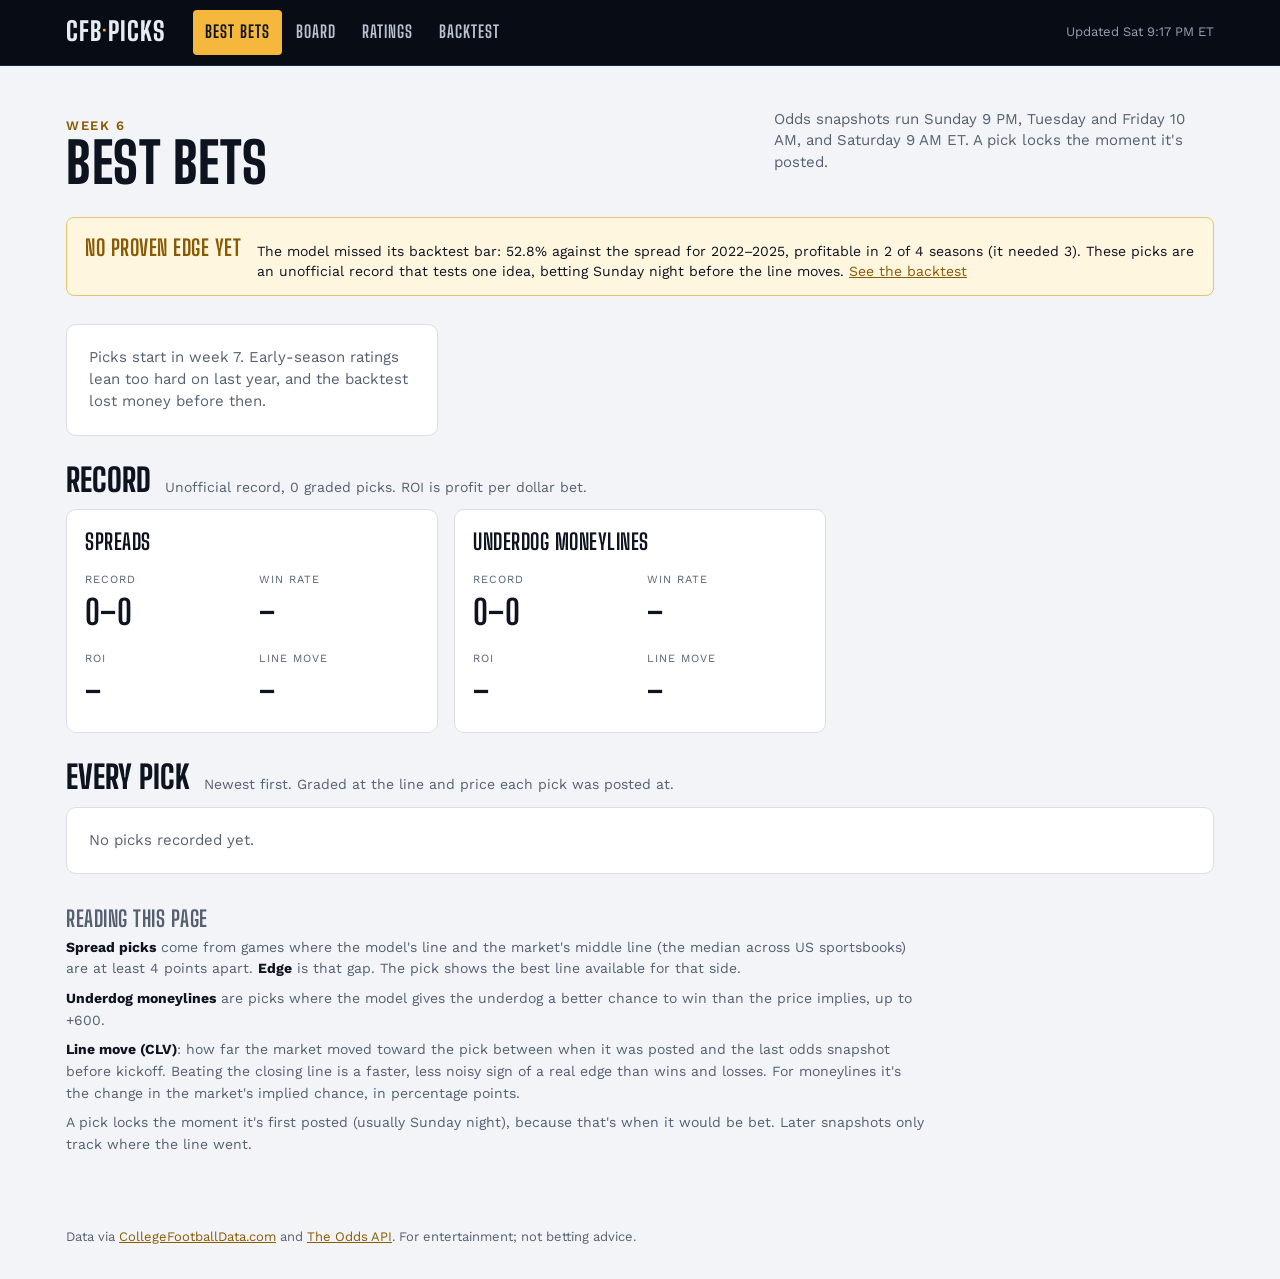
==== index.html @ 2451cba2 "feat(site): add pages in the night game design Best Bets, Board, Ratings, Team and Backtest, built f" ====
<!doctype html>
<html lang="en">
<head>
  <meta charset="utf-8">
  <meta name="viewport" content="width=device-width, initial-scale=1">
  <title>CFB Picks: Best Bets</title>
  <meta name="description" content="College football spread and underdog moneyline picks from a team-rating model, with an honest track record.">
  <link rel="preconnect" href="https://fonts.googleapis.com">
  <link rel="preconnect" href="https://fonts.gstatic.com" crossorigin>
  <link rel="stylesheet" href="https://fonts.googleapis.com/css2?family=Big+Shoulders+Display:wght@600;700;800&family=Work+Sans:wght@400;500;600&display=swap">
  <link rel="stylesheet" href="style.css?v=d75d190a">
</head>
<body>
  <main class="wrap">
    <section class="page-head">
      <div>
        <div class="kicker" id="kicker">This week</div>
        <h1>Best Bets</h1>
      </div>
      <p class="lede" id="lede"></p>
    </section>
    <section class="banner" id="banner" hidden></section>
    <section>
      <div class="cards" id="picks"></div>
    </section>
    <section>
      <div class="section-head"><h2>Record</h2><p id="record-note"></p></div>
      <div class="cards" id="record"></div>
    </section>
    <section>
      <div class="section-head"><h2>Every pick</h2><p>Newest first. Graded at the line and price each pick was posted at.</p></div>
      <div class="table-wrap" id="history"></div>
    </section>
    <section class="notes">
      <h3>Reading this page</h3>
      <p><strong>Spread picks</strong> come from games where the model's line and the market's middle line (the median across US sportsbooks) are at least <span id="x-note">4</span> points apart. <strong>Edge</strong> is that gap. The pick shows the best line available for that side.</p>
      <p><strong>Underdog moneylines</strong> are picks where the model gives the underdog a better chance to win than the price implies, up to +600.</p>
      <p><strong>Line move (CLV)</strong>: how far the market moved toward the pick between when it was posted and the last odds snapshot before kickoff. Beating the closing line is a faster, less noisy sign of a real edge than wins and losses. For moneylines it's the change in the market's implied chance, in percentage points.</p>
      <p>A pick locks the moment it's first posted (usually Sunday night), because that's when it would be bet. Later snapshots only track where the line went.</p>
    </section>
  </main>
  <footer class="wrap">Data via <a href="https://collegefootballdata.com">CollegeFootballData.com</a> and <a href="https://the-odds-api.com">The Odds API</a>. For entertainment; not betting advice.</footer>

  <script src="common.js?v=ec188685"></script>
  <script>
    document.body.insertAdjacentHTML("afterbegin", header("index.html"));

    function pickCard(p, data) {
      const home = data.teams[p.home] ?? {}, away = data.teams[p.away] ?? {};
      const bar = `<div class="bar"><span style="background:${esc(away.color || "#5a6782")}"></span><span style="background:${esc(home.color || "#5a6782")}"></span></div>`;
      const opp = p.side === "home" ? `vs ${esc(p.away)}` : `at ${esc(p.home)}`;
      const result = p.result ? `<span class="result ${p.result}">${{ W: "Win", L: "Loss", P: "Push", V: "Void" }[p.result]}</span>` : "";
      const clv = pickClv(p);
      if (p.cat === "spread") {
        return `<article class="card pick">${bar}<div class="body">
          <div class="top"><span class="cat">Spread${p.shadow ? " · unofficial" : ""}</span><span>${esc(kickoff(p.kickoff))}</span></div>
          <div class="bet">${esc(p.team)} ${lineText(p.line)}</div>
          <div class="where">${opp} · ${priceText(p.price)} at ${esc(bookName(p.book))} ${result}</div>
          <div class="stats3">
            <div class="stat"><div class="label">Model</div><div class="value num">${lineText(p.side === "home" ? p.modelLine : -p.modelLine)}</div></div>
            <div class="stat"><div class="label">Market</div><div class="value num">${lineText(p.side === "home" ? p.marketLine : -p.marketLine)}</div></div>
            <div class="stat"><div class="label">Edge</div><div class="value num" style="color:var(--accent-text)">${p.edge.toFixed(1)}</div></div>
          </div>
          <div class="why">${esc(p.why)}${clv != null ? ` · line moved ${signed(clv)} pts toward the pick` : ""}</div>
        </div></article>`;
      }
      return `<article class="card pick">${bar}<div class="body">
        <div class="top"><span class="cat">Underdog moneyline${p.shadow ? " · unofficial" : ""}</span><span>${esc(kickoff(p.kickoff))}</span></div>
        <div class="bet">${esc(p.team)} ${priceText(p.price)}</div>
        <div class="where">${opp} · at ${esc(bookName(p.book))} ${result}</div>
        <div class="stats3">
          <div class="stat"><div class="label">Model win</div><div class="value num">${pct(p.modelProb)}</div></div>
          <div class="stat"><div class="label">Price implies</div><div class="value num">${pct(implied(p.price))}</div></div>
          <div class="stat"><div class="label">Exp. profit</div><div class="value num" style="color:var(--accent-text)">$${p.ev.toFixed(0)}</div></div>
        </div>
        <div class="why">Expected profit is per $100 bet, if the model's chance is right.${clv != null ? ` Market moved ${signed(clv)} pts toward the pick.` : ""}</div>
      </div></article>`;
    }

    function recordCard(title, r, unit) {
      const v = (x) => `<div class="value num">${x}</div>`;
      return `<div class="card"><div class="record">
        <div class="stat" style="grid-column:1/-1"><h3>${title}</h3></div>
        <div class="stat"><div class="label">Record</div>${v(`${r.w}–${r.l}${r.push ? `–${r.push}` : ""}`)}</div>
        <div class="stat"><div class="label">Win rate</div>${v(pct(r.winPct, 1))}</div>
        <div class="stat"><div class="label">ROI</div>${v(r.roi == null ? "–" : signed(100 * r.roi) + "%")}</div>
        <div class="stat"><div class="label">Line move</div>${v(r.clv == null ? "–" : signed(r.clv, 2))}<small class="muted">${r.clvCount ? `${unit}, ${r.clvCount} pick${r.clvCount === 1 ? "" : "s"}` : ""}</small></div>
      </div></div>`;
    }

    loadSite().then(({ data, picks, backtest }) => {
      const m = data.model;
      const week = data.week;
      document.getElementById("kicker").textContent = week ? `Week ${week}` : "Season over";
      document.getElementById("x-note").textContent = m.threshold;
      document.getElementById("lede").textContent =
        "Odds snapshots run Sunday 9 PM, Tuesday and Friday 10 AM, and Saturday 9 AM ET. A pick locks the moment it's posted.";

      const all = allPicks(picks);
      const live = backtest?.goLive?.pass;
      if (!live && backtest) {
        const t = backtest.total;
        const b = document.getElementById("banner");
        b.hidden = false;
        b.innerHTML = `<h3>No proven edge yet</h3><p>The model missed its backtest bar: ${pct(t.ats, 1)} against the spread for 2022–2025, profitable in ${backtest.profitableSeasons} of ${backtest.folds.length} seasons (it needed 3). These picks are an unofficial record that tests one idea, betting Sunday night before the line moves. <a href="backtest.html">See the backtest</a></p>`;
      }

      // This week's picks.
      const el = document.getElementById("picks");
      const thisWeek = all.filter((p) => p.week === week).sort((a, b) => a.kickoff.localeCompare(b.kickoff) || b.edge - a.edge);
      if (thisWeek.length) el.innerHTML = thisWeek.map((p) => pickCard(p, data)).join("");
      else {
        const msg = week == null ? "The regular season is over."
          : week < m.startWeek ? `Picks start in week ${m.startWeek}. Early-season ratings lean too hard on last year, and the backtest lost money before then.`
          : "No picks yet this week. The first odds snapshot is Sunday at 9 PM ET; if no game clears the edge, there are no picks.";
        el.innerHTML = `<div class="card empty">${msg}</div>`;
      }

      // Record, by bet type.
      const spreads = all.filter((p) => p.cat === "spread"), mls = all.filter((p) => p.cat === "ml");
      document.getElementById("record").innerHTML = recordCard("Spreads", recordOf(spreads), "pts") + recordCard("Underdog moneylines", recordOf(mls), "% pts");
      document.getElementById("record-note").textContent = `${live ? "Official" : "Unofficial"} record, ${all.filter((p) => p.result).length} graded picks. ROI is profit per dollar bet.`;

      // Every pick.
      const rows = [...all].sort((a, b) => b.kickoff.localeCompare(a.kickoff)).map((p) => ({ ...p, clv: pickClv(p) }));
      const hist = document.getElementById("history");
      if (!rows.length) { hist.innerHTML = `<div class="empty">No picks recorded yet.</div>`; return; }
      renderTable(hist, [
        { key: "week", label: "Wk", html: (p) => p.week, sort: (p) => p.kickoff },
        { key: "pick", label: "Pick", html: (p) => `${teamLink(p.team, data, { strong: true })}<small>${p.cat === "spread" ? "Spread" : "Moneyline"} · ${p.side === "home" ? "vs " + esc(p.away) : "at " + esc(p.home)}</small>` },
        { key: "bet", label: "Bet", right: true, html: (p) => `<span class="num">${p.cat === "spread" ? lineText(p.line) : priceText(p.price)}</span><small>${p.cat === "spread" ? priceText(p.price) + " · " : ""}${esc(bookName(p.book))}</small>` },
        { key: "edge", label: "Edge", right: true, html: (p) => p.cat === "spread" ? `<span class="num">${p.edge.toFixed(1)}</span>` : `<span class="num">$${p.ev.toFixed(0)}</span>`, sort: (p) => p.edge ?? p.ev / 10 },
        { key: "clv", label: "Line move", right: true, html: (p) => p.clv == null ? "–" : `<span class="num ${p.clv > 0 ? "pos" : p.clv < 0 ? "neg" : ""}">${signed(p.clv)}</span>`, sort: (p) => p.clv },
        { key: "result", label: "Result", right: true, html: (p) => p.result ? `<span class="result ${p.result}">${p.result}</span><small>${esc(p.score ?? "")}</small>` : `<span class="muted">Open</span>` },
        { key: "profit", label: "Profit", right: true, html: (p) => p.profit == null ? "–" : `<span class="num ${p.profit > 0 ? "pos" : p.profit < 0 ? "neg" : ""}">${p.profit > 0 ? "+" : p.profit < 0 ? MINUS : ""}$${Math.abs(p.profit).toFixed(0)}</span>`, sort: (p) => p.profit },
      ], rows, { sortKey: "week", sortDir: "desc" });
    }).catch(showError);
  </script>
</body>
</html>
---- style.css ----
/* Shared styles for every page. "Night game" direction (picked from mockups on 2026-10-10):
   dark navy, Big Shoulders Display headlines, Work Sans body, amber accent, team-color chips.
   Follows the system light/dark setting; the top bar stays dark in both. */

:root {
  color-scheme: light dark;
  --bg: #f2f4f8;
  --surface: #ffffff;
  --surface-2: #f6f7fa;
  --border: #d9dee7;
  --fg: #0d131f;
  --muted: #556070;
  --accent: #f5b83d;          /* fills: active tab, highlights */
  --accent-fg: #0d131f;       /* text on accent fills */
  --accent-text: #8a5a00;     /* accent as text on the page background */
  --pos: #1e7a4a;
  --neg: #b83227;
  --warn-bg: #fff6e0;
  --warn-border: #e7c56f;
  --topbar: #080c14;
  --topbar-fg: #b8c1d1;
  --display: "Big Shoulders Display", "Arial Narrow", sans-serif;
  --body: "Work Sans", -apple-system, BlinkMacSystemFont, "Segoe UI", sans-serif;
  --radius: 10px;
}
@media (prefers-color-scheme: dark) {
  :root {
    --bg: #0d131f;
    --surface: #151d2c;
    --surface-2: #1b2436;
    --border: #263046;
    --fg: #e7ebf2;
    --muted: #95a0b4;
    --accent-text: #f5b83d;
    --pos: #4cc38a;
    --neg: #ff7a7a;
    --warn-bg: #1b1a12;
    --warn-border: #5c4a1c;
  }
}

* { box-sizing: border-box; }
[hidden] { display: none !important; }
html { -webkit-text-size-adjust: 100%; }
body { margin: 0; background: var(--bg); color: var(--fg); font-family: var(--body); font-size: 15px; line-height: 1.45; }
a { color: var(--accent-text); }
.wrap { max-width: 1180px; margin: 0 auto; padding: 0 16px; }
.num { font-family: var(--display); font-weight: 700; font-variant-numeric: tabular-nums; letter-spacing: .3px; }
.muted { color: var(--muted); }
.pos { color: var(--pos); }
.neg { color: var(--neg); }

/* ---- Top bar ---- */
.topbar { background: var(--topbar); border-bottom: 1px solid #1e2738; }
.topbar .wrap { display: flex; flex-wrap: wrap; align-items: center; gap: 8px 28px; padding-top: 10px; padding-bottom: 10px; }
.wordmark { font-family: var(--display); font-weight: 800; font-size: 26px; letter-spacing: 1px; text-transform: uppercase; color: #e7ebf2; text-decoration: none; }
.wordmark span { color: #f5b83d; }
.tabs { display: flex; flex-wrap: wrap; gap: 2px; font-family: var(--display); font-weight: 700; font-size: 17px; letter-spacing: 1px; text-transform: uppercase; }
.tabs a { padding: 10px 12px; color: var(--topbar-fg); text-decoration: none; border-radius: 4px; }
.tabs a:hover { color: #fff; }
.tabs a[aria-current="page"] { background: var(--accent); color: var(--accent-fg); }
.updated { margin-left: auto; font-size: 13px; color: #95a0b4; }

/* ---- Page layout ---- */
main.wrap { padding-top: 28px; padding-bottom: 64px; display: flex; flex-direction: column; gap: 28px; }
.page-head { display: flex; flex-wrap: wrap; gap: 12px 24px; align-items: flex-end; justify-content: space-between; }
.kicker { font-size: 13px; font-weight: 600; letter-spacing: 1.5px; text-transform: uppercase; color: var(--accent-text); }
h1 { margin: 0; font-family: var(--display); font-weight: 800; font-size: 56px; line-height: .95; text-transform: uppercase; letter-spacing: .5px; }
h2 { margin: 0; font-family: var(--display); font-weight: 800; font-size: 32px; line-height: 1; text-transform: uppercase; }
h3 { margin: 0; font-family: var(--display); font-weight: 700; font-size: 22px; text-transform: uppercase; letter-spacing: .5px; }
.lede { font-size: 15px; color: var(--muted); max-width: 440px; }
.section-head { display: flex; flex-wrap: wrap; align-items: baseline; gap: 6px 14px; margin-bottom: 12px; }
.section-head p { margin: 0; color: var(--muted); font-size: 14px; }
.notes { font-size: 14px; color: var(--muted); line-height: 1.55; max-width: 860px; }
.notes p { margin: 0 0 8px; }
.notes strong { color: var(--fg); }

.banner { background: var(--warn-bg); border: 1px solid var(--warn-border); border-radius: 8px; padding: 14px 18px; display: flex; flex-wrap: wrap; gap: 6px 16px; align-items: baseline; }
.banner h3 { color: var(--accent-text); }
.banner p { margin: 0; flex: 1 1 520px; font-size: 14px; }

.card { background: var(--surface); border: 1px solid var(--border); border-radius: var(--radius); }
.cards { display: grid; grid-template-columns: repeat(auto-fill, minmax(320px, 1fr)); gap: 16px; }
.empty { padding: 22px; color: var(--muted); }

/* ---- Pick cards ---- */
.pick { overflow: hidden; display: flex; flex-direction: column; }
.pick .bar { display: flex; height: 6px; }
.pick .bar span { flex: 1; }
.pick .body { padding: 16px 18px; display: flex; flex-direction: column; gap: 12px; }
.pick .top { display: flex; justify-content: space-between; gap: 12px; font-size: 12px; color: var(--muted); }
.pick .cat { font-weight: 600; letter-spacing: 1.5px; text-transform: uppercase; }
.pick .bet { font-family: var(--display); font-weight: 800; font-size: 36px; line-height: 1; text-transform: uppercase; }
.pick .where { font-size: 14px; color: var(--muted); }
.pick .why { font-size: 13px; color: var(--muted); }
.stats3 { display: grid; grid-template-columns: repeat(3, minmax(0, 1fr)); gap: 8px; border-top: 1px solid var(--border); padding-top: 12px; }
.stat .label { font-size: 11px; letter-spacing: 1px; text-transform: uppercase; color: var(--muted); }
.stat .value { font-family: var(--display); font-weight: 700; font-size: 26px; }
.result { font-family: var(--display); font-weight: 800; font-size: 15px; letter-spacing: 1px; padding: 2px 8px; border-radius: 4px; }
.result.W { background: var(--pos); color: #fff; }
.result.L { background: var(--neg); color: #fff; }
.result.P, .result.V { background: var(--surface-2); color: var(--muted); border: 1px solid var(--border); }

.record { padding: 16px 18px; display: grid; grid-template-columns: repeat(auto-fit, minmax(130px, 1fr)); gap: 14px; }
.record .value { font-size: 34px; }

/* ---- Team chips ---- */
.chip { display: inline-flex; align-items: center; justify-content: center; min-width: 50px; padding: 3px 7px; border-radius: 4px; font-family: var(--display); font-weight: 800; font-size: 15px; letter-spacing: 1px; line-height: 1.2; text-decoration: none; }
.team { display: inline-flex; align-items: center; gap: 8px; color: var(--fg); text-decoration: none; }
.team:hover .tname { text-decoration: underline; }

/* ---- Controls ---- */
.controls { display: flex; flex-wrap: wrap; gap: 10px; align-items: center; }
.controls label { font-size: 13px; color: var(--muted); display: flex; align-items: center; gap: 8px; }
select, .btn { font: inherit; font-size: 14px; color: var(--fg); background: var(--surface); border: 1px solid var(--border); border-radius: 6px; min-height: 44px; padding: 0 12px; }
.btn { cursor: pointer; text-decoration: none; display: inline-flex; align-items: center; }
.btn:disabled { opacity: .45; cursor: default; }
.seg { display: inline-flex; border: 1px solid var(--border); border-radius: 6px; overflow: hidden; }
.seg button { font: inherit; font-size: 14px; border: 0; background: var(--surface); color: var(--fg); min-height: 44px; padding: 0 14px; cursor: pointer; }
.seg button[aria-pressed="true"] { background: var(--accent); color: var(--accent-fg); font-weight: 600; }

/* ---- Tables ---- */
.table-wrap { overflow-x: auto; background: var(--surface); border: 1px solid var(--border); border-radius: var(--radius); }
table { width: 100%; border-collapse: collapse; font-size: 14px; }
th { text-align: left; font-size: 11px; font-weight: 600; letter-spacing: 1px; text-transform: uppercase; color: var(--muted); padding: 10px 14px; border-bottom: 1px solid var(--border); white-space: nowrap; }
th.sortable { cursor: pointer; }
th.sortable:hover { color: var(--fg); }
th[aria-sort="ascending"]::after { content: " ▲"; }
th[aria-sort="descending"]::after { content: " ▼"; }
td { padding: 10px 14px; border-bottom: 1px solid var(--border); vertical-align: middle; }
tr:last-child td { border-bottom: 0; }
td.r, th.r { text-align: right; }
td .num { font-size: 18px; }
td small { display: block; color: var(--muted); font-size: 12px; }
tr.final td { color: var(--muted); }
tr.final td .tname { color: var(--fg); }

/* ---- Board rows ---- */
.games { display: flex; flex-direction: column; gap: 8px; }
.game { padding: 12px 16px; display: flex; flex-wrap: wrap; align-items: center; gap: 10px 20px; }
.game .kick { width: 120px; font-size: 13px; color: var(--muted); }
.game .match { flex: 1 1 360px; display: flex; flex-direction: column; gap: 6px; }
.game .figs { display: flex; flex-wrap: wrap; gap: 8px 22px; }
.game .fig { text-align: right; min-width: 64px; }
.game .fig .flabel { font-size: 11px; letter-spacing: 1px; text-transform: uppercase; color: var(--muted); }
.game .fig .value { font-size: 22px; }
.game .fig small { display: block; font-size: 12px; color: var(--muted); }
.game .score { font-family: var(--display); font-weight: 800; font-size: 20px; margin-left: auto; padding-left: 8px; }
.game.edge { border-color: var(--accent); }
.tag { font-size: 11px; font-weight: 600; letter-spacing: 1px; text-transform: uppercase; padding: 3px 8px; border-radius: 4px; background: var(--accent); color: var(--accent-fg); }

/* ---- Charts ---- */
.chart { width: 100%; height: auto; display: block; }
.chart .grid { stroke: var(--border); }
.chart .line { stroke: var(--accent-text); fill: none; stroke-width: 2.5; }
.chart .dot { fill: var(--accent-text); }
.chart text { fill: var(--muted); font-size: 12px; font-family: var(--body); }

.checks { list-style: none; margin: 0; padding: 0; display: flex; flex-direction: column; gap: 8px; }
.checks li { display: flex; gap: 10px; align-items: baseline; }
.checks .mark { font-family: var(--display); font-weight: 800; width: 52px; flex: none; }

footer.wrap { padding-bottom: 32px; font-size: 13px; color: var(--muted); }

@media (max-width: 640px) {
  h1 { font-size: 44px; }
  h2 { font-size: 28px; }
  .pick .bet { font-size: 30px; }
  .updated { margin-left: 0; width: 100%; }
  .game .kick { width: auto; }
  .game .figs { width: 100%; justify-content: space-between; }
}
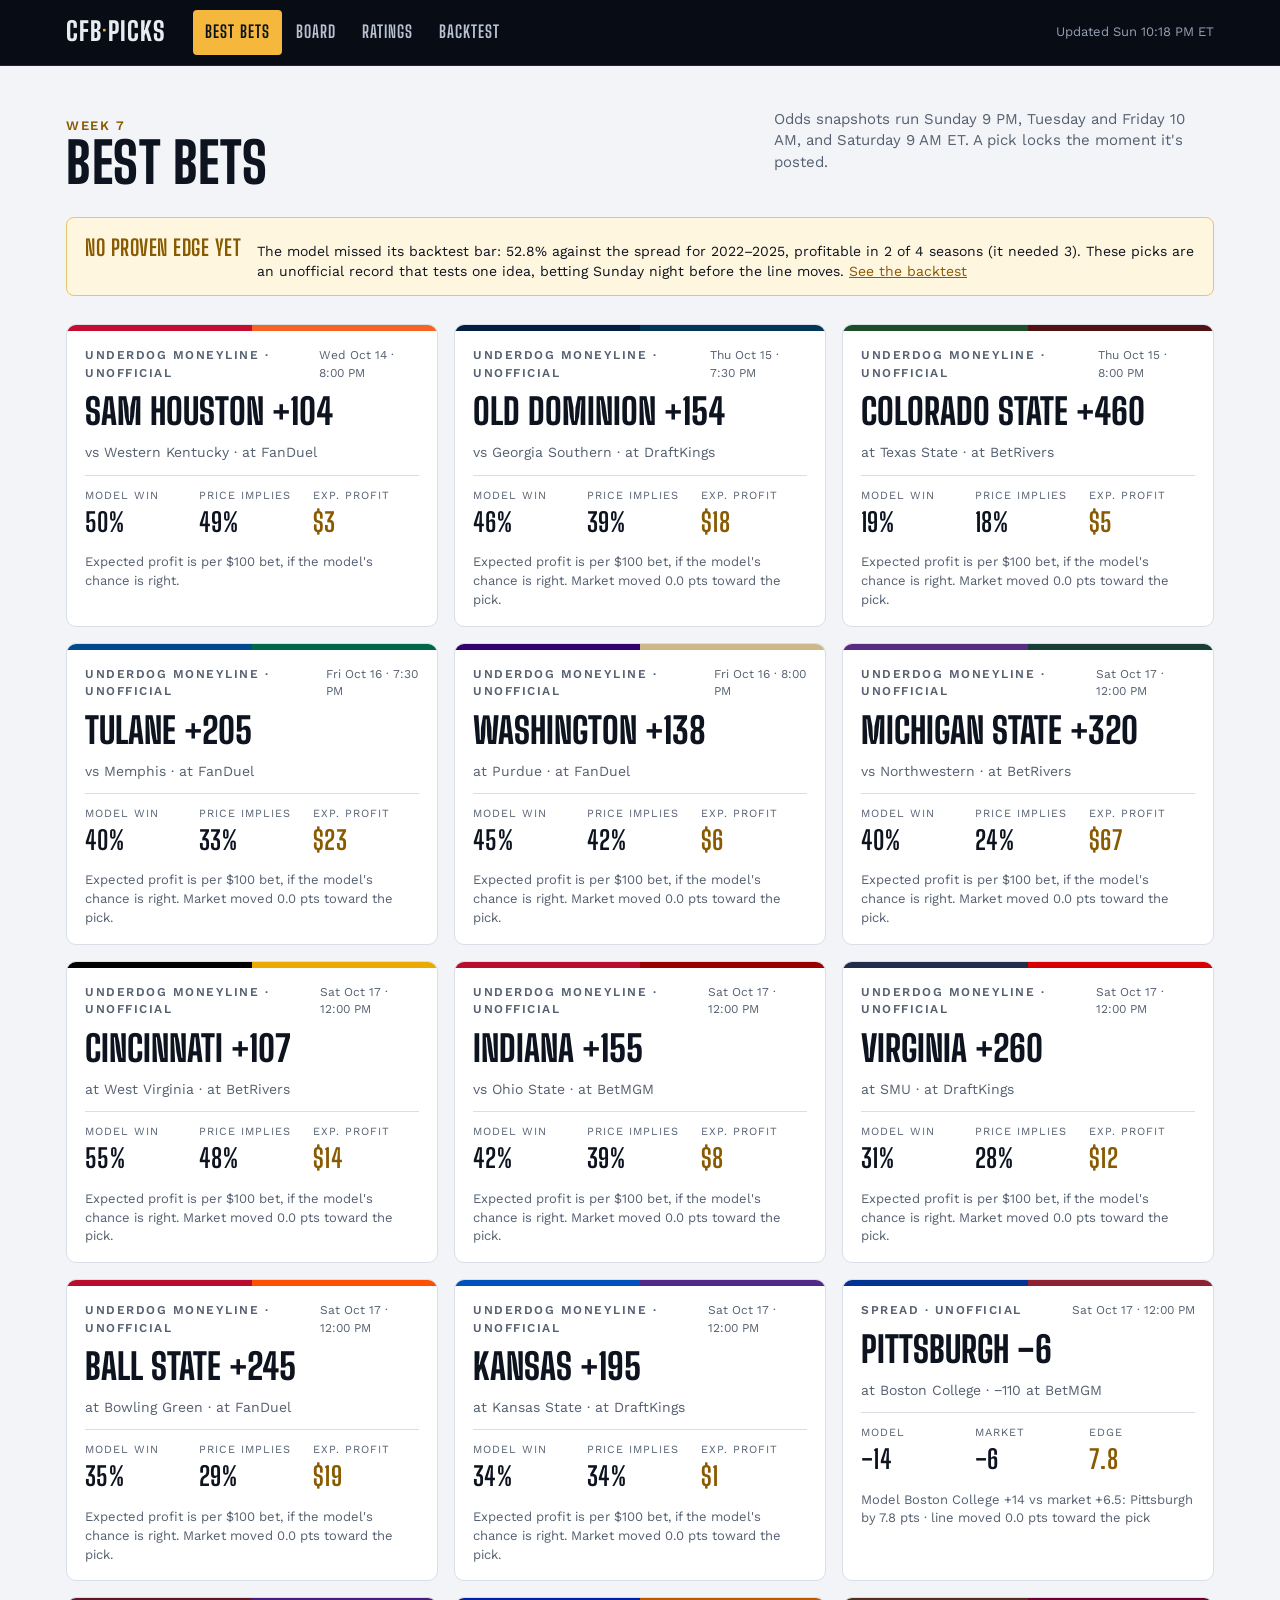
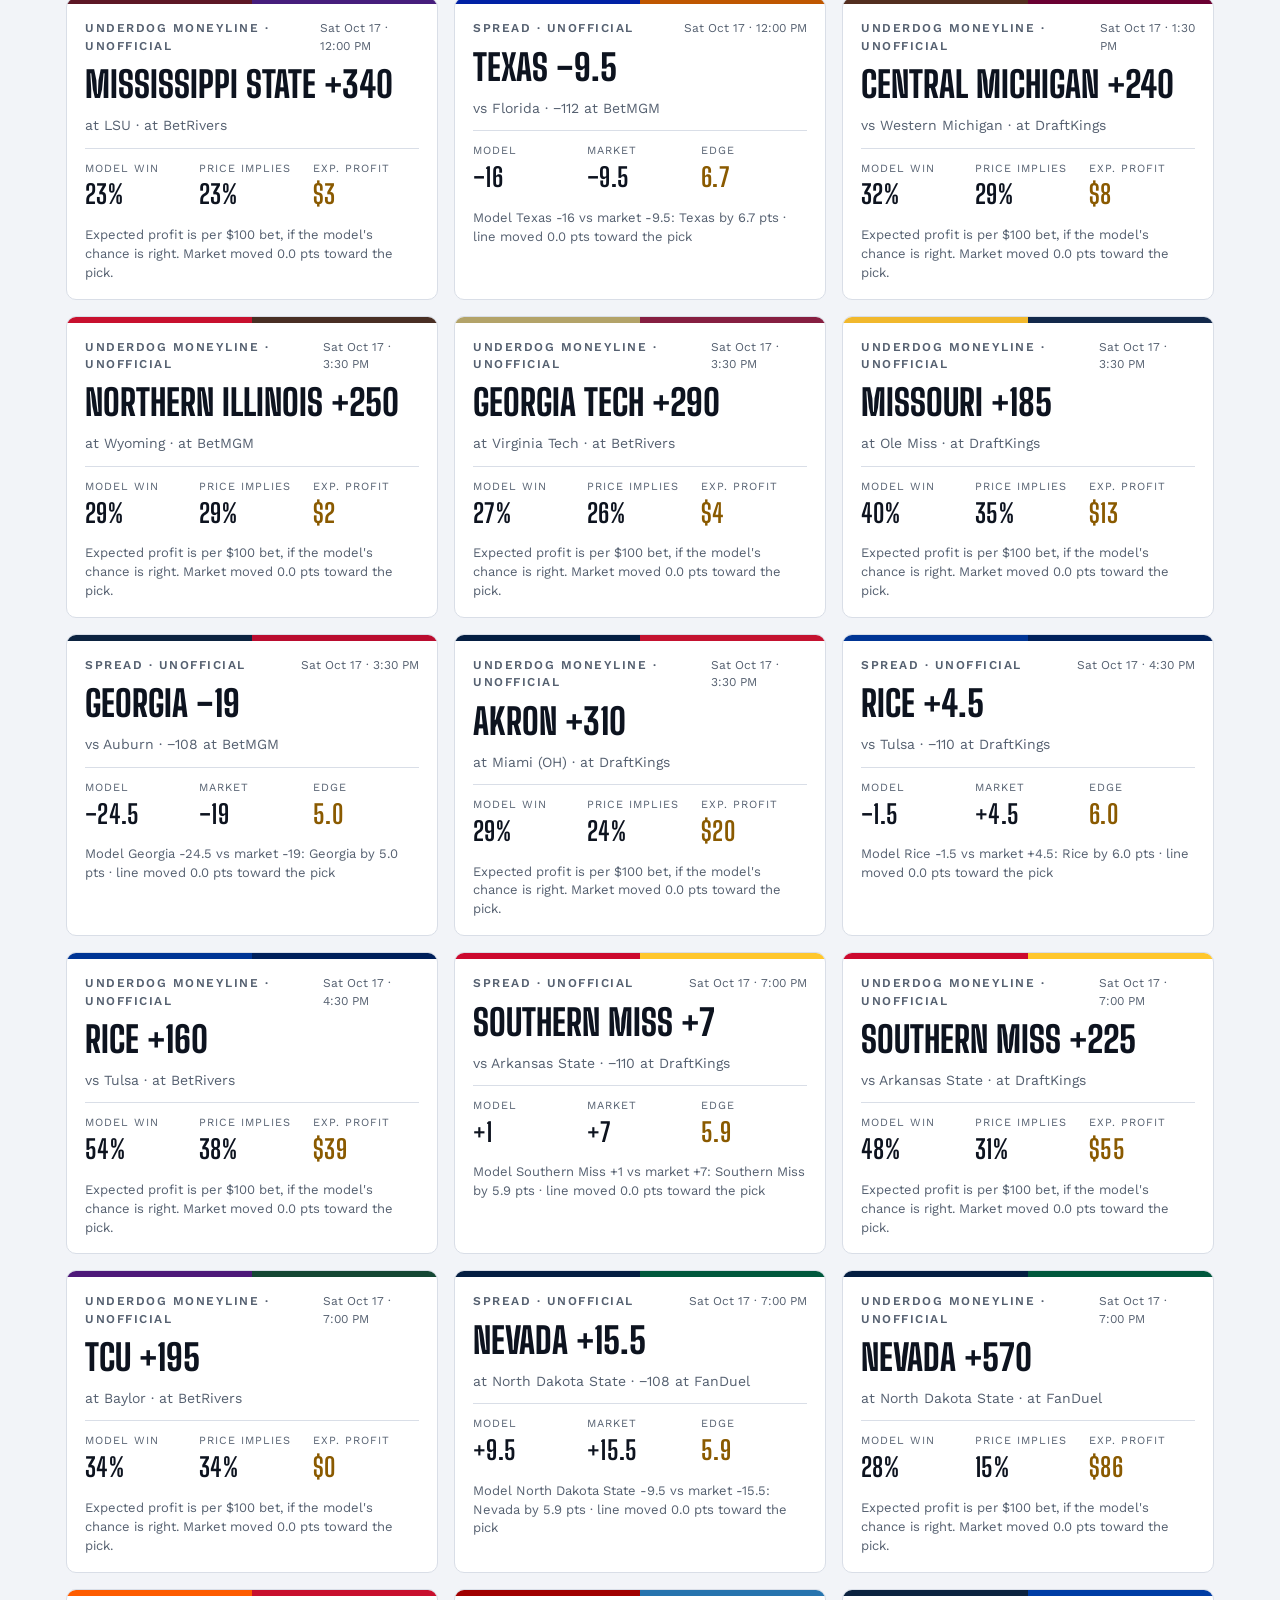
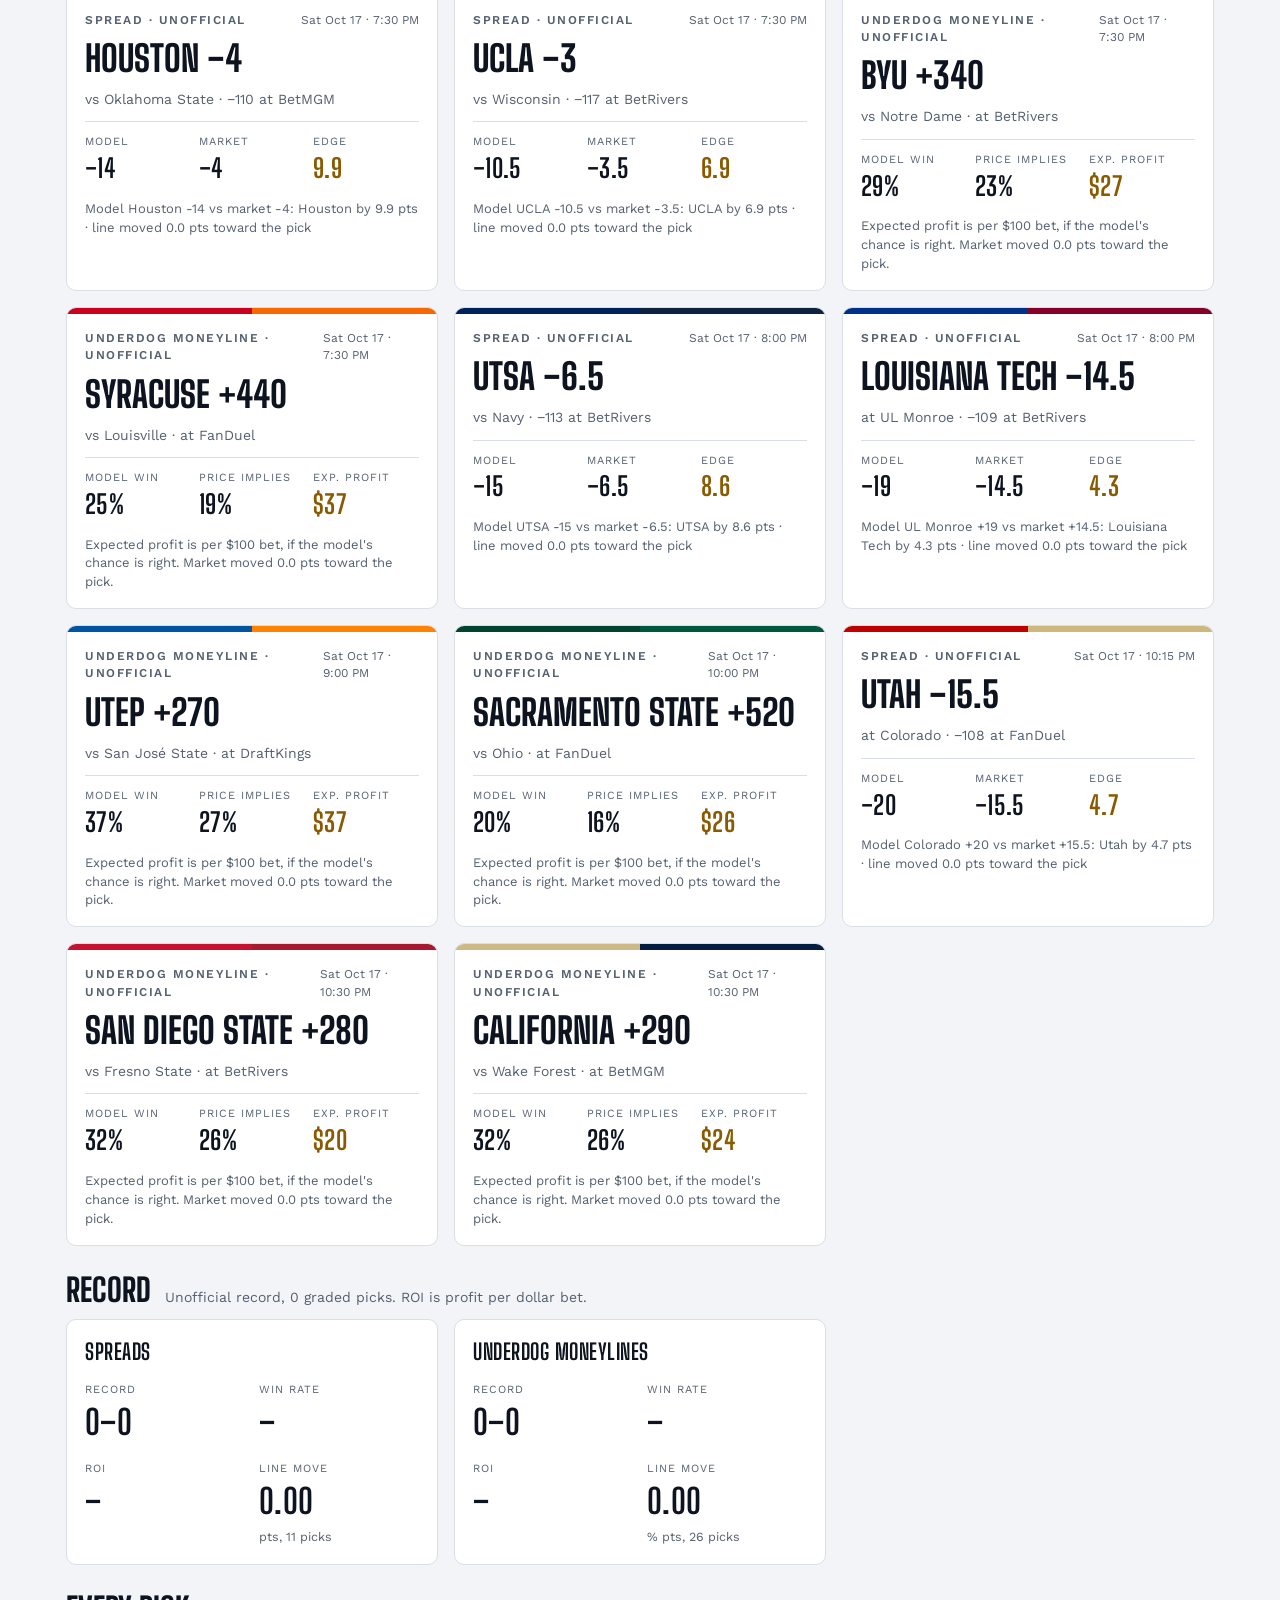
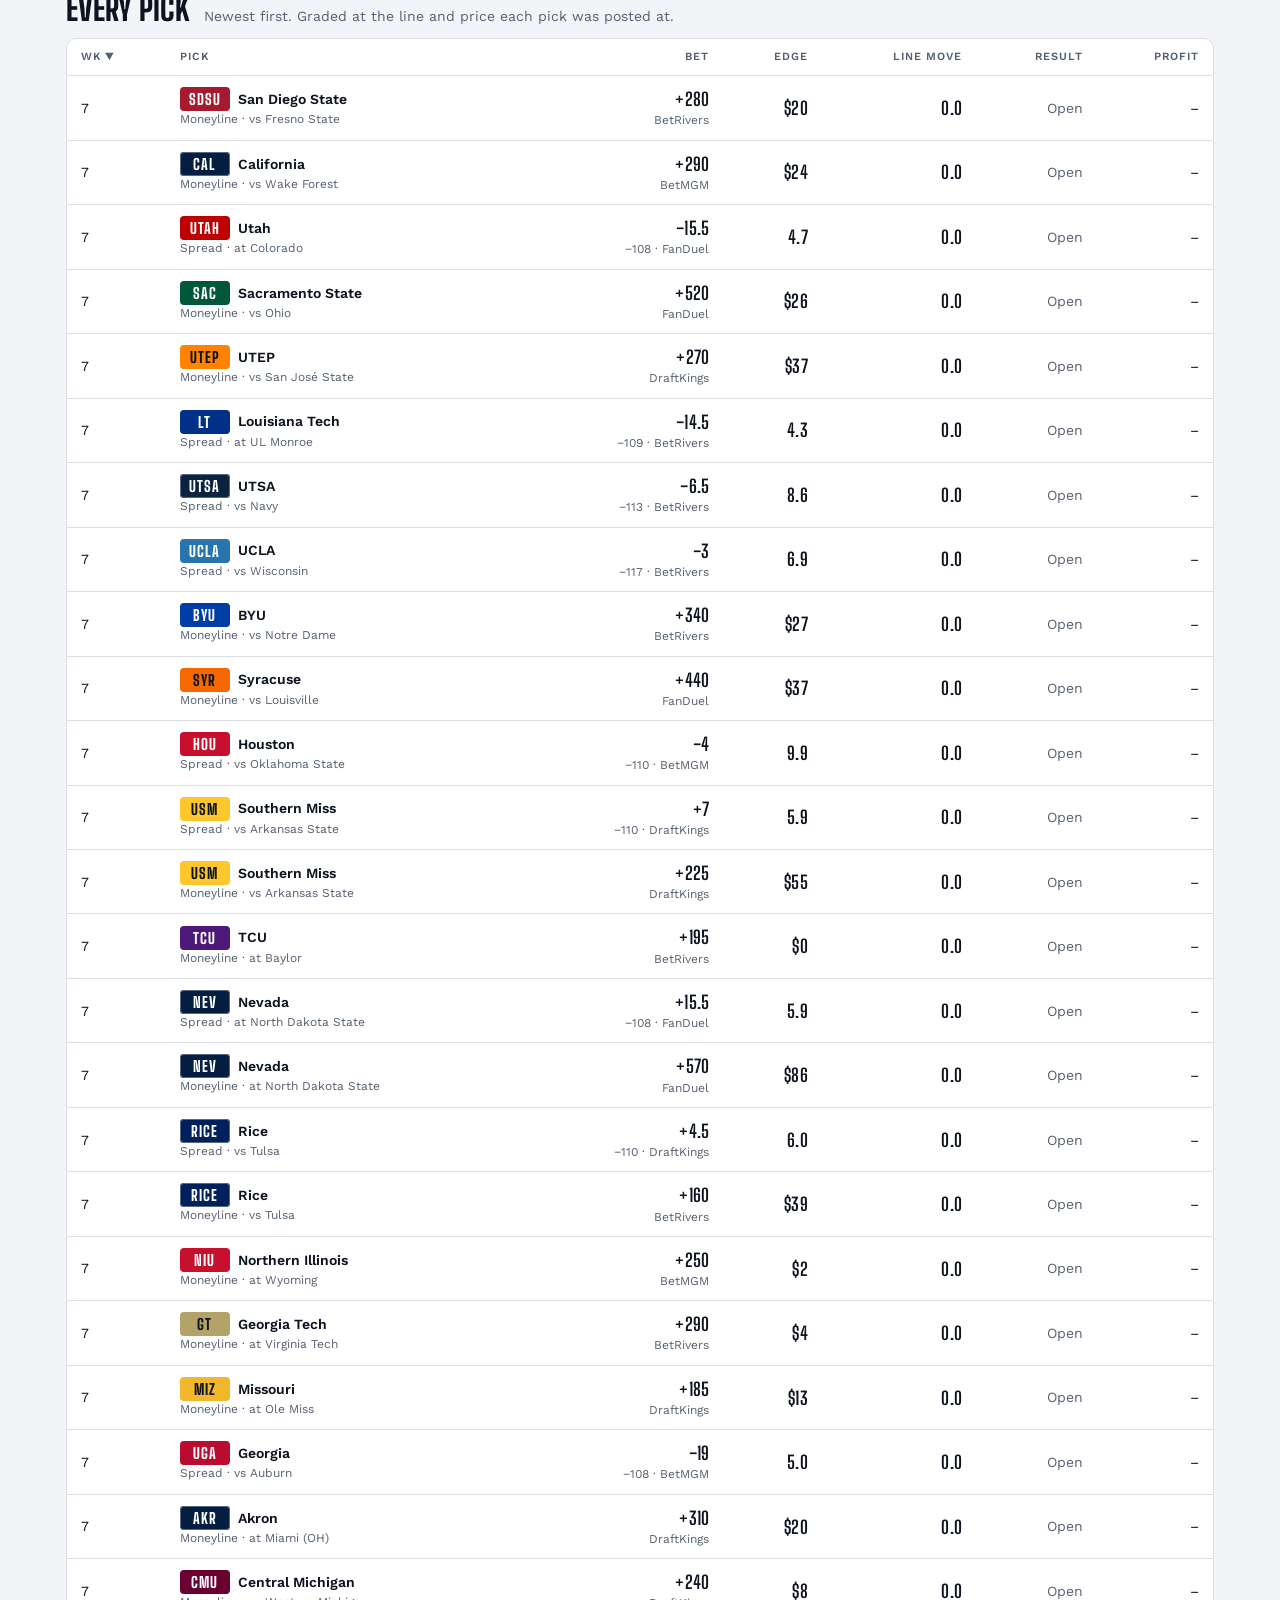
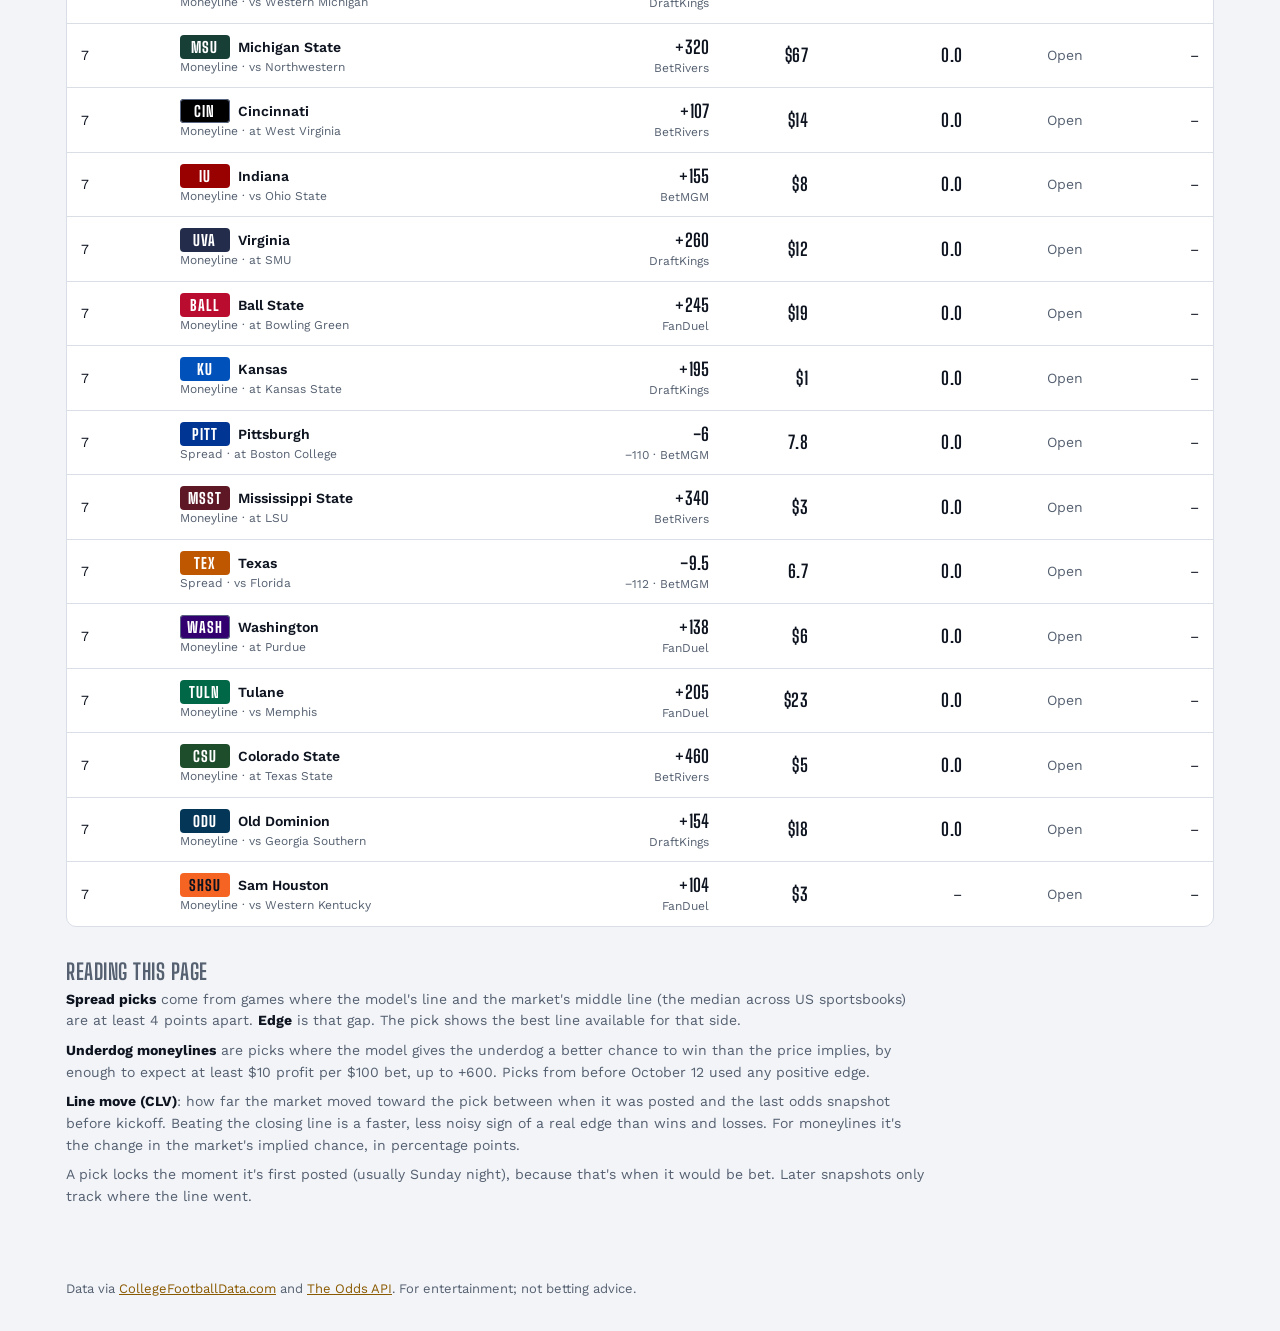
==== commit 5ffae7a3: "feat(picks): require $10 ev for moneyline picks Any positive edge picked 27 of 59 week 7 games, most" ====
--- a/index.html
+++ b/index.html
@@ -34,7 +34,7 @@
     <section class="notes">
       <h3>Reading this page</h3>
       <p><strong>Spread picks</strong> come from games where the model's line and the market's middle line (the median across US sportsbooks) are at least <span id="x-note">4</span> points apart. <strong>Edge</strong> is that gap. The pick shows the best line available for that side.</p>
-      <p><strong>Underdog moneylines</strong> are picks where the model gives the underdog a better chance to win than the price implies, up to +600.</p>
+      <p><strong>Underdog moneylines</strong> are picks where the model gives the underdog a better chance to win than the price implies, by enough to expect at least $10 profit per $100 bet, up to +600. Picks from before October 12 used any positive edge.</p>
       <p><strong>Line move (CLV)</strong>: how far the market moved toward the pick between when it was posted and the last odds snapshot before kickoff. Beating the closing line is a faster, less noisy sign of a real edge than wins and losses. For moneylines it's the change in the market's implied chance, in percentage points.</p>
       <p>A pick locks the moment it's first posted (usually Sunday night), because that's when it would be bet. Later snapshots only track where the line went.</p>
     </section>
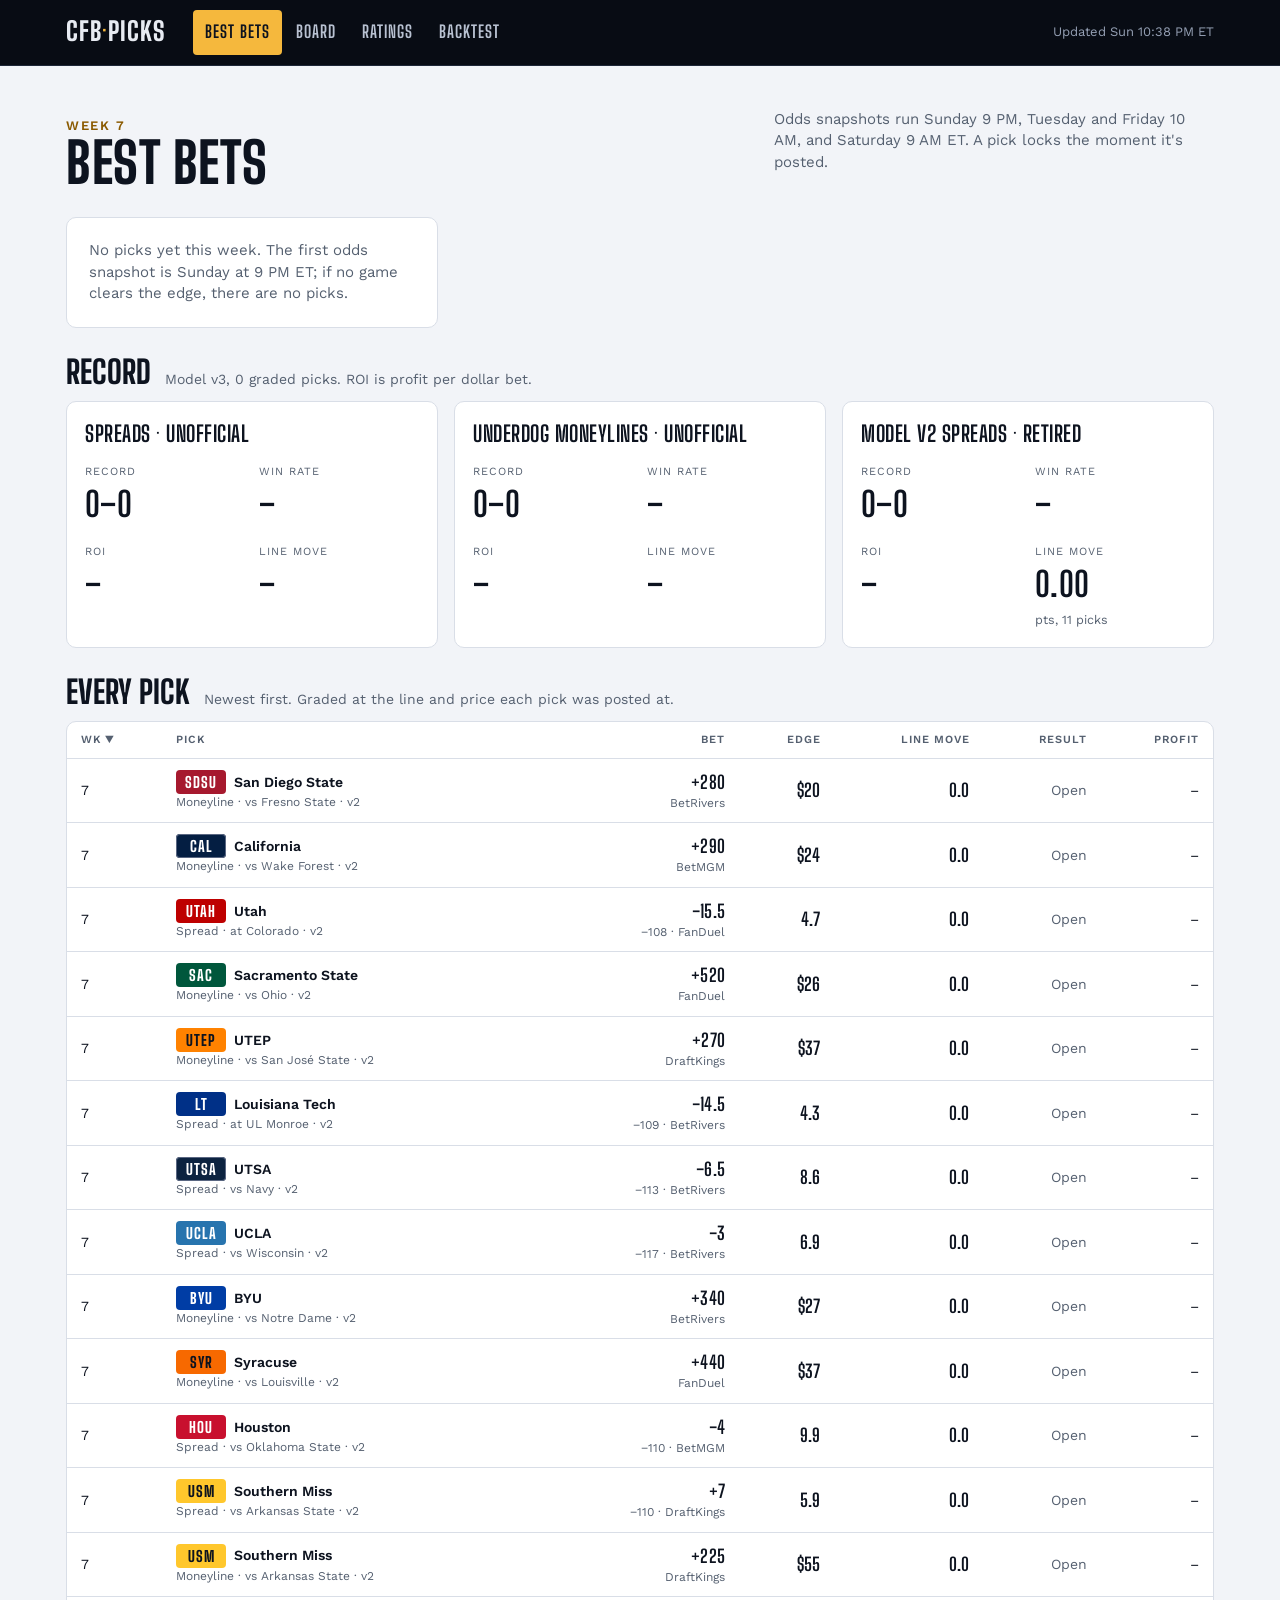
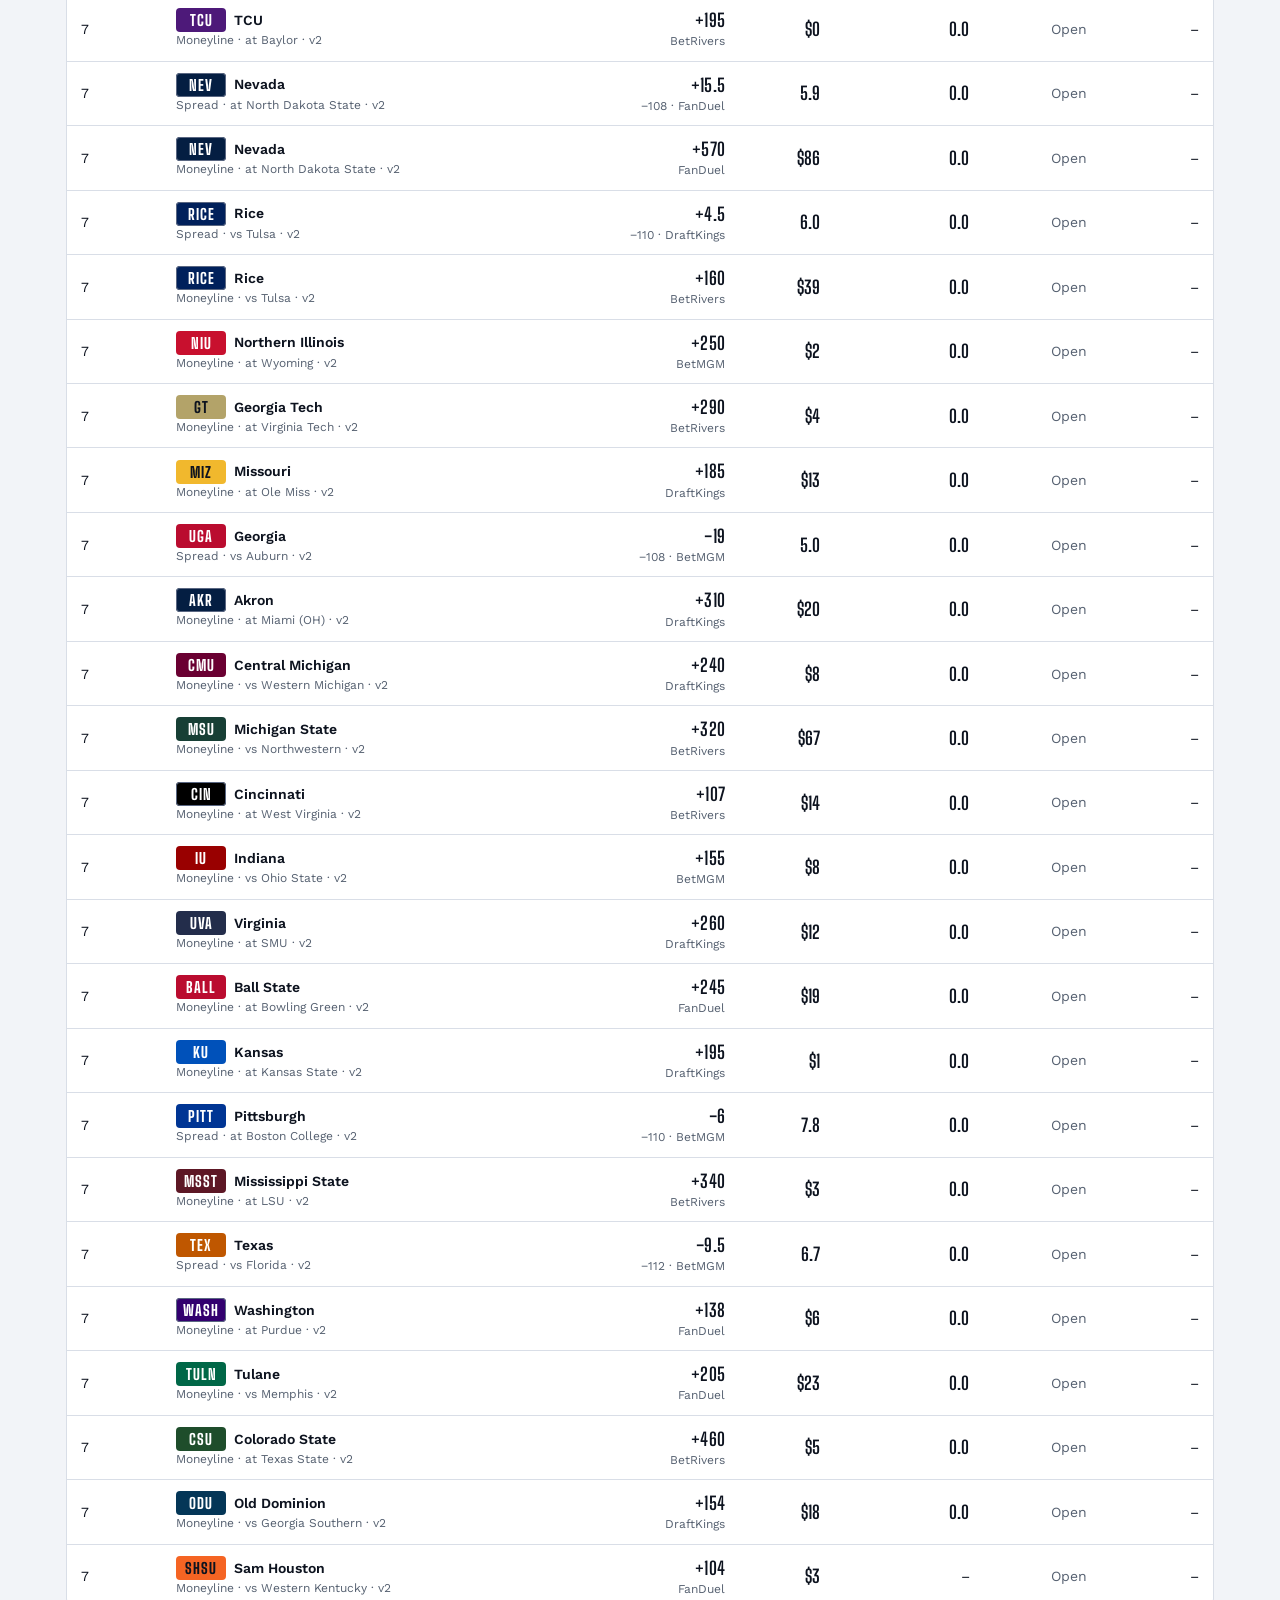
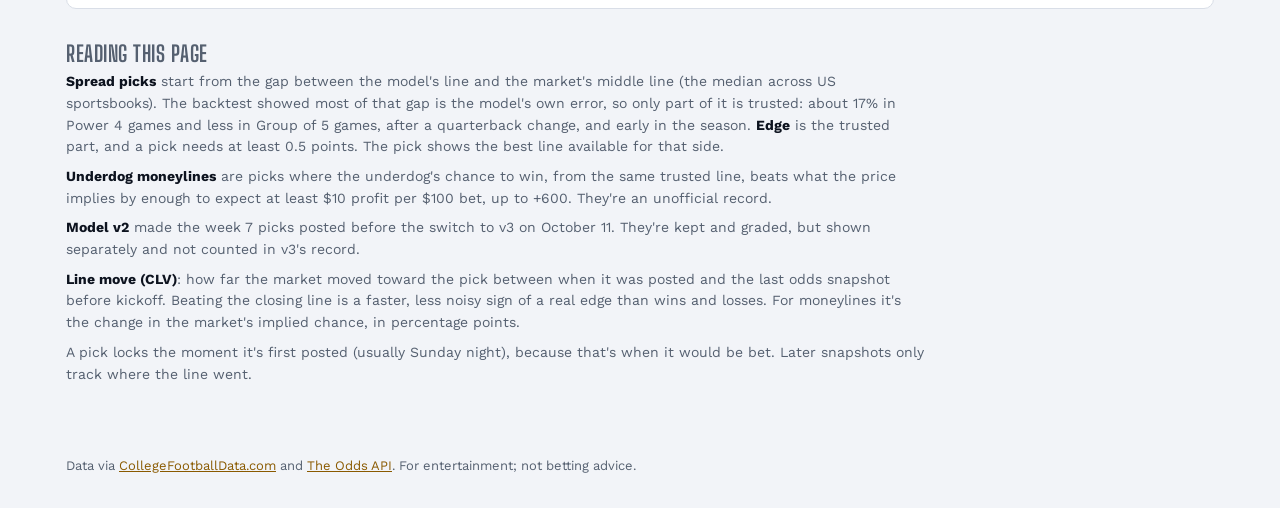
==== commit 6738b489: "feat(site): switch live picks to model v3 Edges are now the trusted share of the model's gap from th" ====
--- a/index.html
+++ b/index.html
@@ -8,7 +8,7 @@
   <link rel="preconnect" href="https://fonts.googleapis.com">
   <link rel="preconnect" href="https://fonts.gstatic.com" crossorigin>
   <link rel="stylesheet" href="https://fonts.googleapis.com/css2?family=Big+Shoulders+Display:wght@600;700;800&family=Work+Sans:wght@400;500;600&display=swap">
-  <link rel="stylesheet" href="style.css?v=d75d190a">
+  <link rel="stylesheet" href="style.css?v=239b7f72">
 </head>
 <body>
   <main class="wrap">
@@ -33,15 +33,16 @@
     </section>
     <section class="notes">
       <h3>Reading this page</h3>
-      <p><strong>Spread picks</strong> come from games where the model's line and the market's middle line (the median across US sportsbooks) are at least <span id="x-note">4</span> points apart. <strong>Edge</strong> is that gap. The pick shows the best line available for that side.</p>
-      <p><strong>Underdog moneylines</strong> are picks where the model gives the underdog a better chance to win than the price implies, by enough to expect at least $10 profit per $100 bet, up to +600. Picks from before October 12 used any positive edge.</p>
+      <p><strong>Spread picks</strong> start from the gap between the model's line and the market's middle line (the median across US sportsbooks). The backtest showed most of that gap is the model's own error, so only part of it is trusted: about 17% in Power 4 games and less in Group of 5 games, after a quarterback change, and early in the season. <strong>Edge</strong> is the trusted part, and a pick needs at least <span id="x-note">0.5</span> points. The pick shows the best line available for that side.</p>
+      <p><strong>Underdog moneylines</strong> are picks where the underdog's chance to win, from the same trusted line, beats what the price implies by enough to expect at least $10 profit per $100 bet, up to +600. They're an unofficial record.</p>
+      <p><strong>Model v2</strong> made the week 7 picks posted before the switch to v3 on October 11. They're kept and graded, but shown separately and not counted in v3's record.</p>
       <p><strong>Line move (CLV)</strong>: how far the market moved toward the pick between when it was posted and the last odds snapshot before kickoff. Beating the closing line is a faster, less noisy sign of a real edge than wins and losses. For moneylines it's the change in the market's implied chance, in percentage points.</p>
       <p>A pick locks the moment it's first posted (usually Sunday night), because that's when it would be bet. Later snapshots only track where the line went.</p>
     </section>
   </main>
   <footer class="wrap">Data via <a href="https://collegefootballdata.com">CollegeFootballData.com</a> and <a href="https://the-odds-api.com">The Odds API</a>. For entertainment; not betting advice.</footer>
 
-  <script src="common.js?v=ec188685"></script>
+  <script src="common.js?v=e134931e"></script>
   <script>
     document.body.insertAdjacentHTML("afterbegin", header("index.html"));
 
@@ -53,7 +54,7 @@
       const clv = pickClv(p);
       if (p.cat === "spread") {
         return `<article class="card pick">${bar}<div class="body">
-          <div class="top"><span class="cat">Spread${p.shadow ? " · unofficial" : ""}</span><span>${esc(kickoff(p.kickoff))}</span></div>
+          <div class="top"><span class="cat">Spread · ${esc(pickStatus(p))}</span><span>${esc(kickoff(p.kickoff))}</span></div>
           <div class="bet">${esc(p.team)} ${lineText(p.line)}</div>
           <div class="where">${opp} · ${priceText(p.price)} at ${esc(bookName(p.book))} ${result}</div>
           <div class="stats3">
@@ -65,7 +66,7 @@
         </div></article>`;
       }
       return `<article class="card pick">${bar}<div class="body">
-        <div class="top"><span class="cat">Underdog moneyline${p.shadow ? " · unofficial" : ""}</span><span>${esc(kickoff(p.kickoff))}</span></div>
+        <div class="top"><span class="cat">Underdog moneyline · unofficial</span><span>${esc(kickoff(p.kickoff))}</span></div>
         <div class="bet">${esc(p.team)} ${priceText(p.price)}</div>
         <div class="where">${opp} · at ${esc(bookName(p.book))} ${result}</div>
         <div class="stats3">
@@ -88,7 +89,7 @@
       </div></div>`;
     }
 
-    loadSite().then(({ data, picks, backtest }) => {
+    loadSite().then(({ data, picks, backtest, backtestV2 }) => {
       const m = data.model;
       const week = data.week;
       document.getElementById("kicker").textContent = week ? `Week ${week}` : "Season over";
@@ -96,18 +97,23 @@
       document.getElementById("lede").textContent =
         "Odds snapshots run Sunday 9 PM, Tuesday and Friday 10 AM, and Saturday 9 AM ET. A pick locks the moment it's posted.";
 
-      const all = allPicks(picks);
-      const live = backtest?.goLive?.pass;
-      if (!live && backtest) {
+      const everyPick = allPicks(picks);
+      const all = everyPick.filter((p) => pickModel(p) === m.version);
+      const older = everyPick.filter((p) => pickModel(p) !== m.version);
+      const spreadStatus = all.find((p) => p.cat === "spread")?.status ?? (backtest?.goLive?.pass ? "provisional" : "unofficial");
+      if (backtest && spreadStatus !== "official") {
         const t = backtest.total;
         const b = document.getElementById("banner");
         b.hidden = false;
-        b.innerHTML = `<h3>No proven edge yet</h3><p>The model missed its backtest bar: ${pct(t.ats, 1)} against the spread for 2022–2025, profitable in ${backtest.profitableSeasons} of ${backtest.folds.length} seasons (it needed 3). These picks are an unofficial record that tests one idea, betting Sunday night before the line moves. <a href="backtest.html">See the backtest</a></p>`;
+        b.innerHTML = backtest.goLive.pass
+          ? `<h3>Provisional</h3><p>Model v3 passed its backtest: ${pct(t.ats, 1)} against the opening line on ${t.picks} picks in 2022–2025, profitable in ${backtest.profitableSeasons} of ${backtest.folds.length} seasons. It's the third model tested on those seasons, though, and against the closing line it went ${pct(t.atsClose, 1)}. Spread picks count as provisional until the live record shows lines moving toward them over 100+ picks. <a href="backtest.html">See the backtest</a></p>`
+          : `<h3>No proven edge yet</h3><p>The model missed its backtest bar: ${pct(t.ats, 1)} against the spread for 2022–2025, profitable in ${backtest.profitableSeasons} of ${backtest.folds.length} seasons (it needed 3). These picks are an unofficial record that tests one idea, betting Sunday night before the line moves. <a href="backtest.html">See the backtest</a></p>`;
       }
 
       // This week's picks.
       const el = document.getElementById("picks");
-      const thisWeek = all.filter((p) => p.week === week).sort((a, b) => a.kickoff.localeCompare(b.kickoff) || b.edge - a.edge);
+      const catOrder = (p) => (p.cat === "spread" ? 0 : 1); // spreads first
+      const thisWeek = all.filter((p) => p.week === week).sort((a, b) => catOrder(a) - catOrder(b) || a.kickoff.localeCompare(b.kickoff) || b.edge - a.edge);
       if (thisWeek.length) el.innerHTML = thisWeek.map((p) => pickCard(p, data)).join("");
       else {
         const msg = week == null ? "The regular season is over."
@@ -118,16 +124,17 @@
 
       // Record, by bet type.
       const spreads = all.filter((p) => p.cat === "spread"), mls = all.filter((p) => p.cat === "ml");
-      document.getElementById("record").innerHTML = recordCard("Spreads", recordOf(spreads), "pts") + recordCard("Underdog moneylines", recordOf(mls), "% pts");
-      document.getElementById("record-note").textContent = `${live ? "Official" : "Unofficial"} record, ${all.filter((p) => p.result).length} graded picks. ROI is profit per dollar bet.`;
+      document.getElementById("record").innerHTML = recordCard(`Spreads · ${esc(spreadStatus)}`, recordOf(spreads), "pts") + recordCard("Underdog moneylines · unofficial", recordOf(mls), "% pts")
+        + (older.length ? recordCard("Model v2 spreads · retired", recordOf(older.filter((p) => p.cat === "spread")), "pts") : "");
+      document.getElementById("record-note").textContent = `Model ${m.version}, ${all.filter((p) => p.result).length} graded picks. ROI is profit per dollar bet.`;
 
       // Every pick.
-      const rows = [...all].sort((a, b) => b.kickoff.localeCompare(a.kickoff)).map((p) => ({ ...p, clv: pickClv(p) }));
+      const rows = [...everyPick].sort((a, b) => b.kickoff.localeCompare(a.kickoff)).map((p) => ({ ...p, clv: pickClv(p) }));
       const hist = document.getElementById("history");
       if (!rows.length) { hist.innerHTML = `<div class="empty">No picks recorded yet.</div>`; return; }
       renderTable(hist, [
         { key: "week", label: "Wk", html: (p) => p.week, sort: (p) => p.kickoff },
-        { key: "pick", label: "Pick", html: (p) => `${teamLink(p.team, data, { strong: true })}<small>${p.cat === "spread" ? "Spread" : "Moneyline"} · ${p.side === "home" ? "vs " + esc(p.away) : "at " + esc(p.home)}</small>` },
+        { key: "pick", label: "Pick", html: (p) => `${teamLink(p.team, data, { strong: true })}<small>${p.cat === "spread" ? "Spread" : "Moneyline"} · ${p.side === "home" ? "vs " + esc(p.away) : "at " + esc(p.home)} · ${esc(pickModel(p))}</small>` },
         { key: "bet", label: "Bet", right: true, html: (p) => `<span class="num">${p.cat === "spread" ? lineText(p.line) : priceText(p.price)}</span><small>${p.cat === "spread" ? priceText(p.price) + " · " : ""}${esc(bookName(p.book))}</small>` },
         { key: "edge", label: "Edge", right: true, html: (p) => p.cat === "spread" ? `<span class="num">${p.edge.toFixed(1)}</span>` : `<span class="num">$${p.ev.toFixed(0)}</span>`, sort: (p) => p.edge ?? p.ev / 10 },
         { key: "clv", label: "Line move", right: true, html: (p) => p.clv == null ? "–" : `<span class="num ${p.clv > 0 ? "pos" : p.clv < 0 ? "neg" : ""}">${signed(p.clv)}</span>`, sort: (p) => p.clv },
--- a/style.css
+++ b/style.css
@@ -147,6 +147,7 @@
 .game .fig small { display: block; font-size: 12px; color: var(--muted); }
 .game .score { font-family: var(--display); font-weight: 800; font-size: 20px; margin-left: auto; padding-left: 8px; }
 .game.edge { border-color: var(--accent); }
+.qbflag { margin-left: 6px; font-size: 11px; font-weight: 600; letter-spacing: .5px; text-transform: uppercase; color: var(--neg); }
 .tag { font-size: 11px; font-weight: 600; letter-spacing: 1px; text-transform: uppercase; padding: 3px 8px; border-radius: 4px; background: var(--accent); color: var(--accent-fg); }
 
 /* ---- Charts ---- */
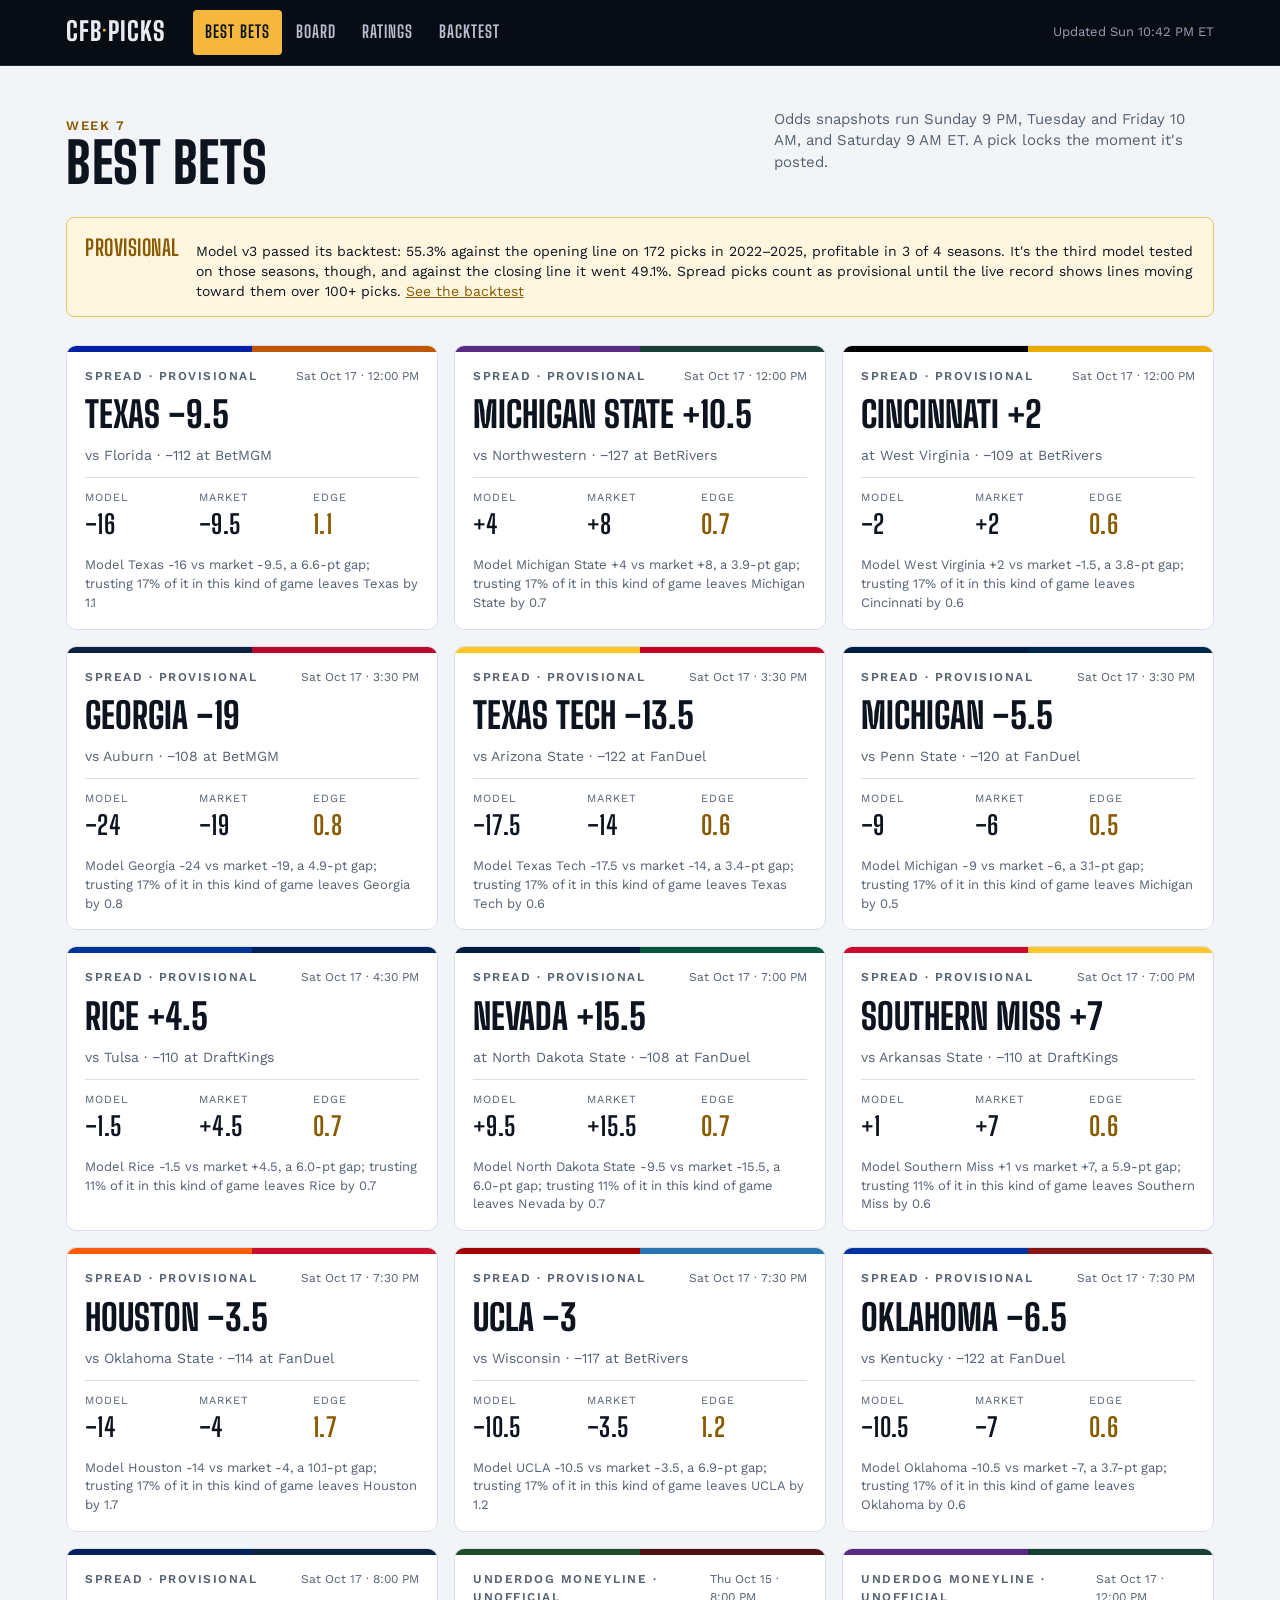
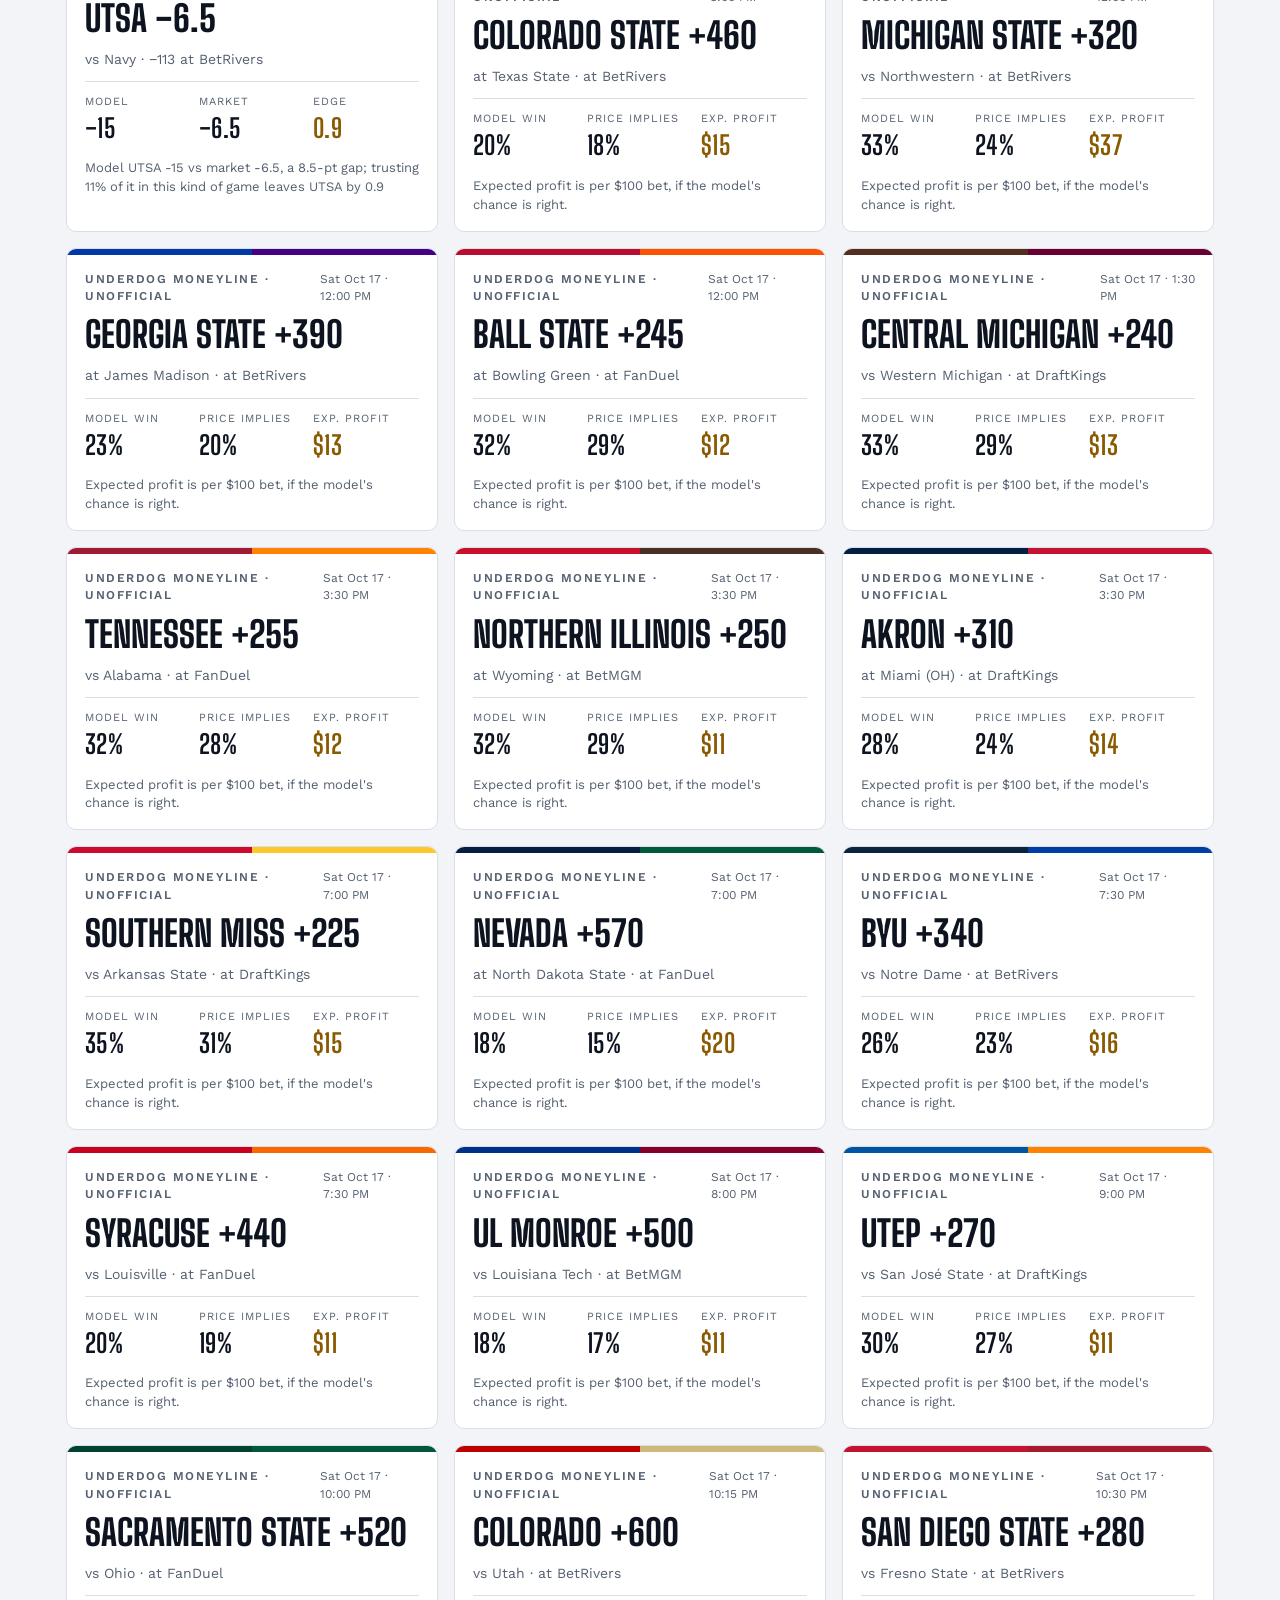
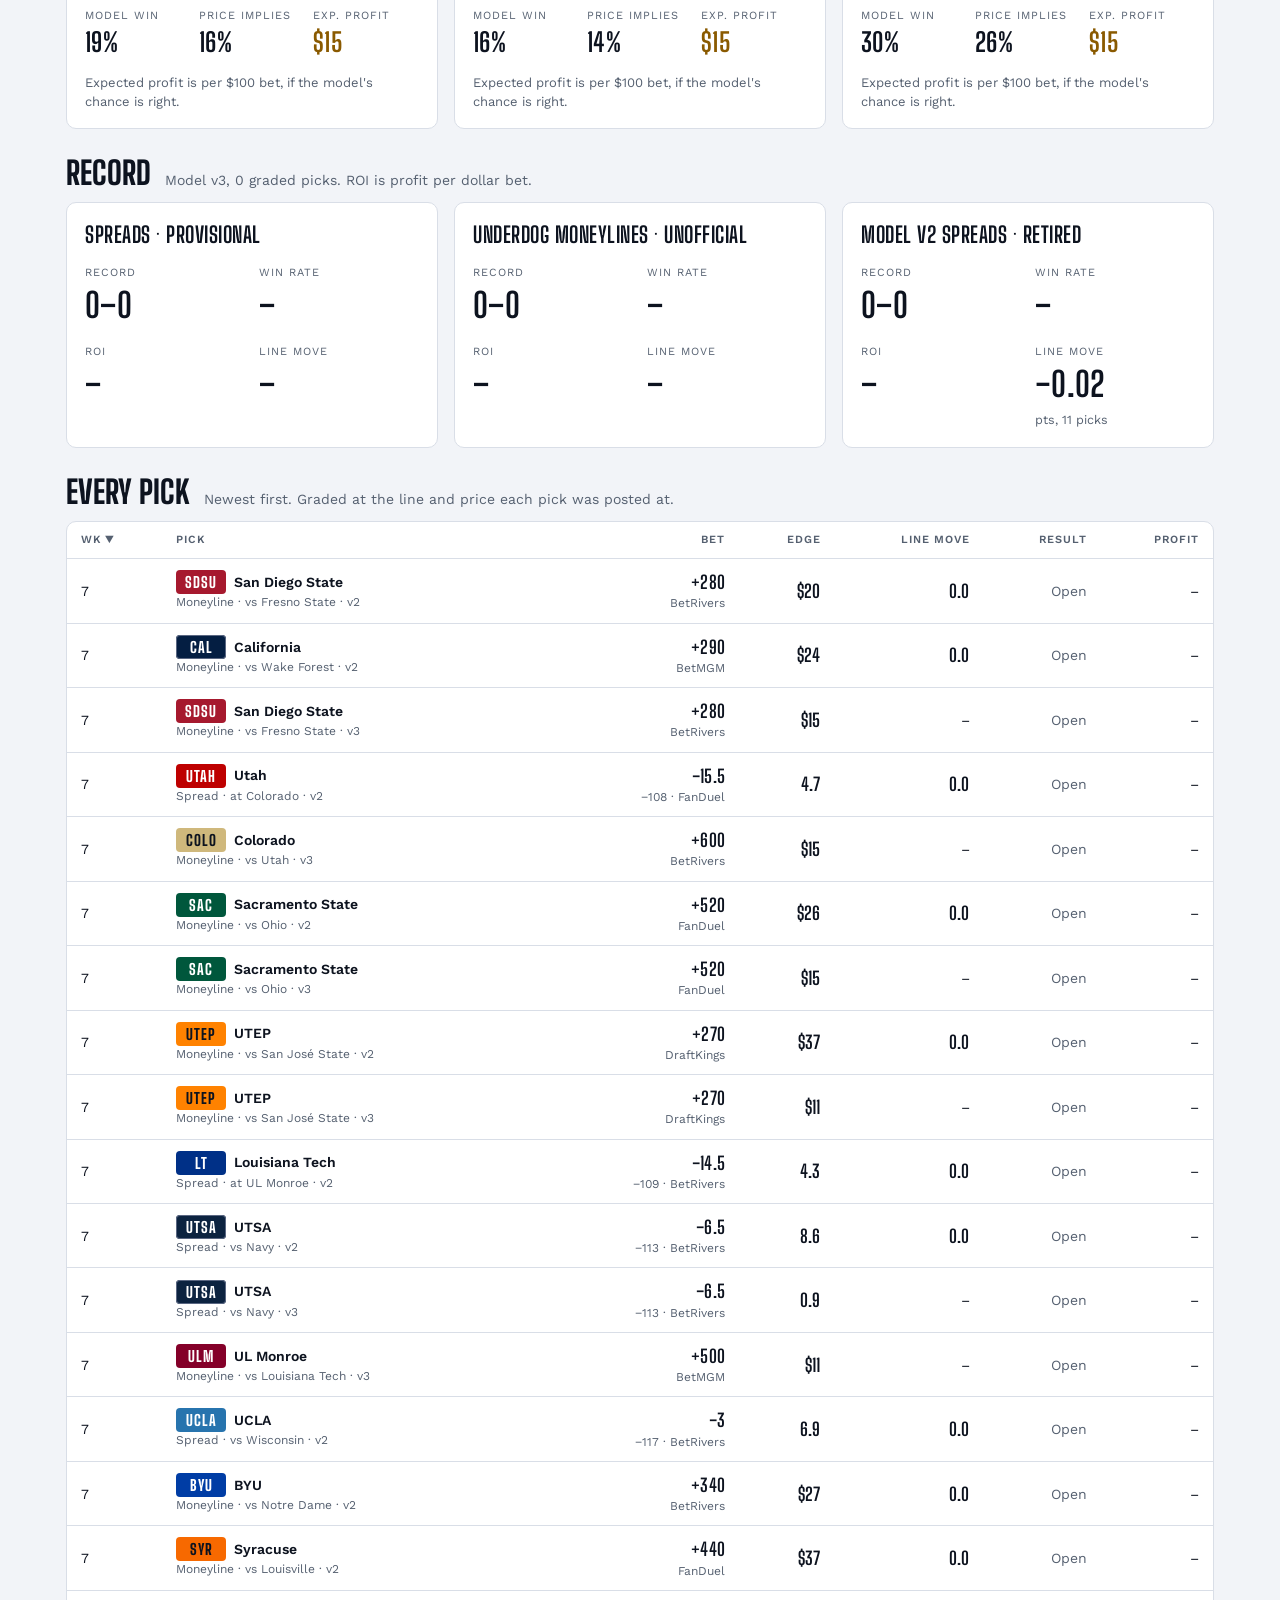
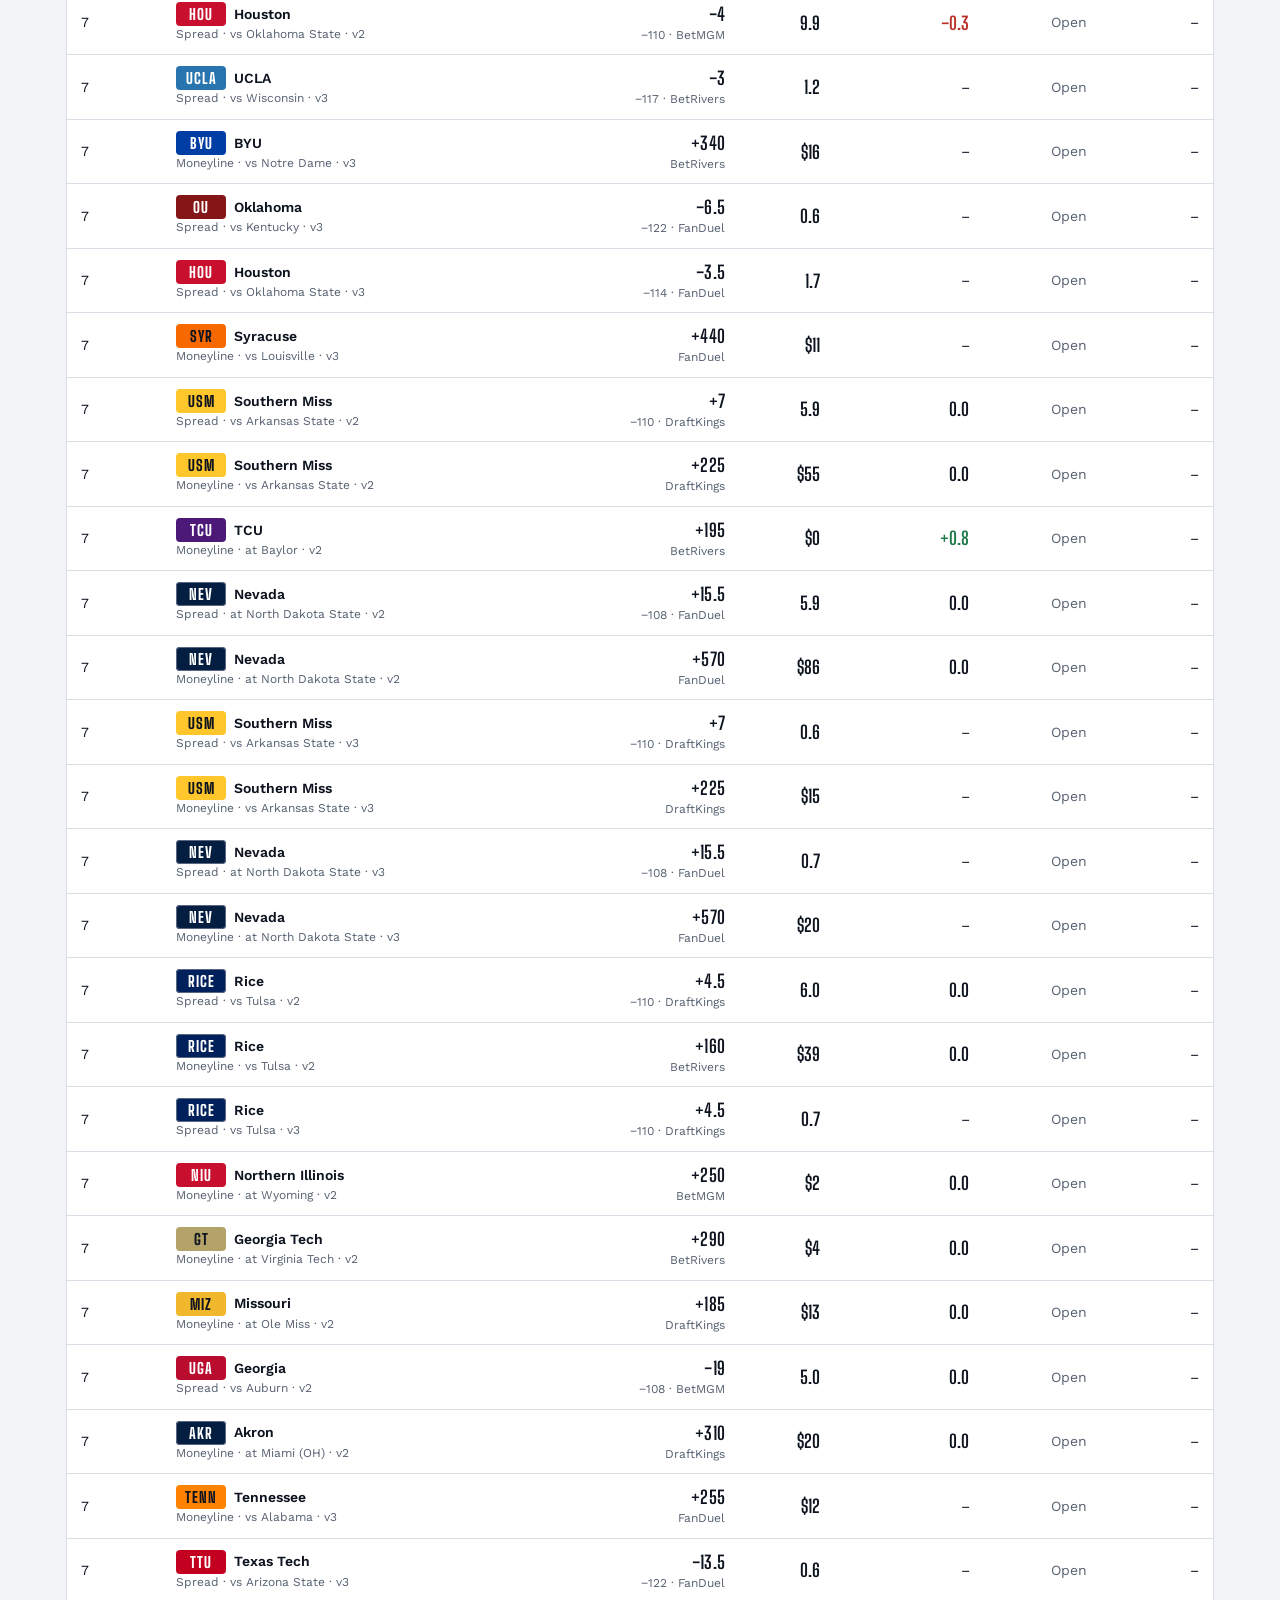
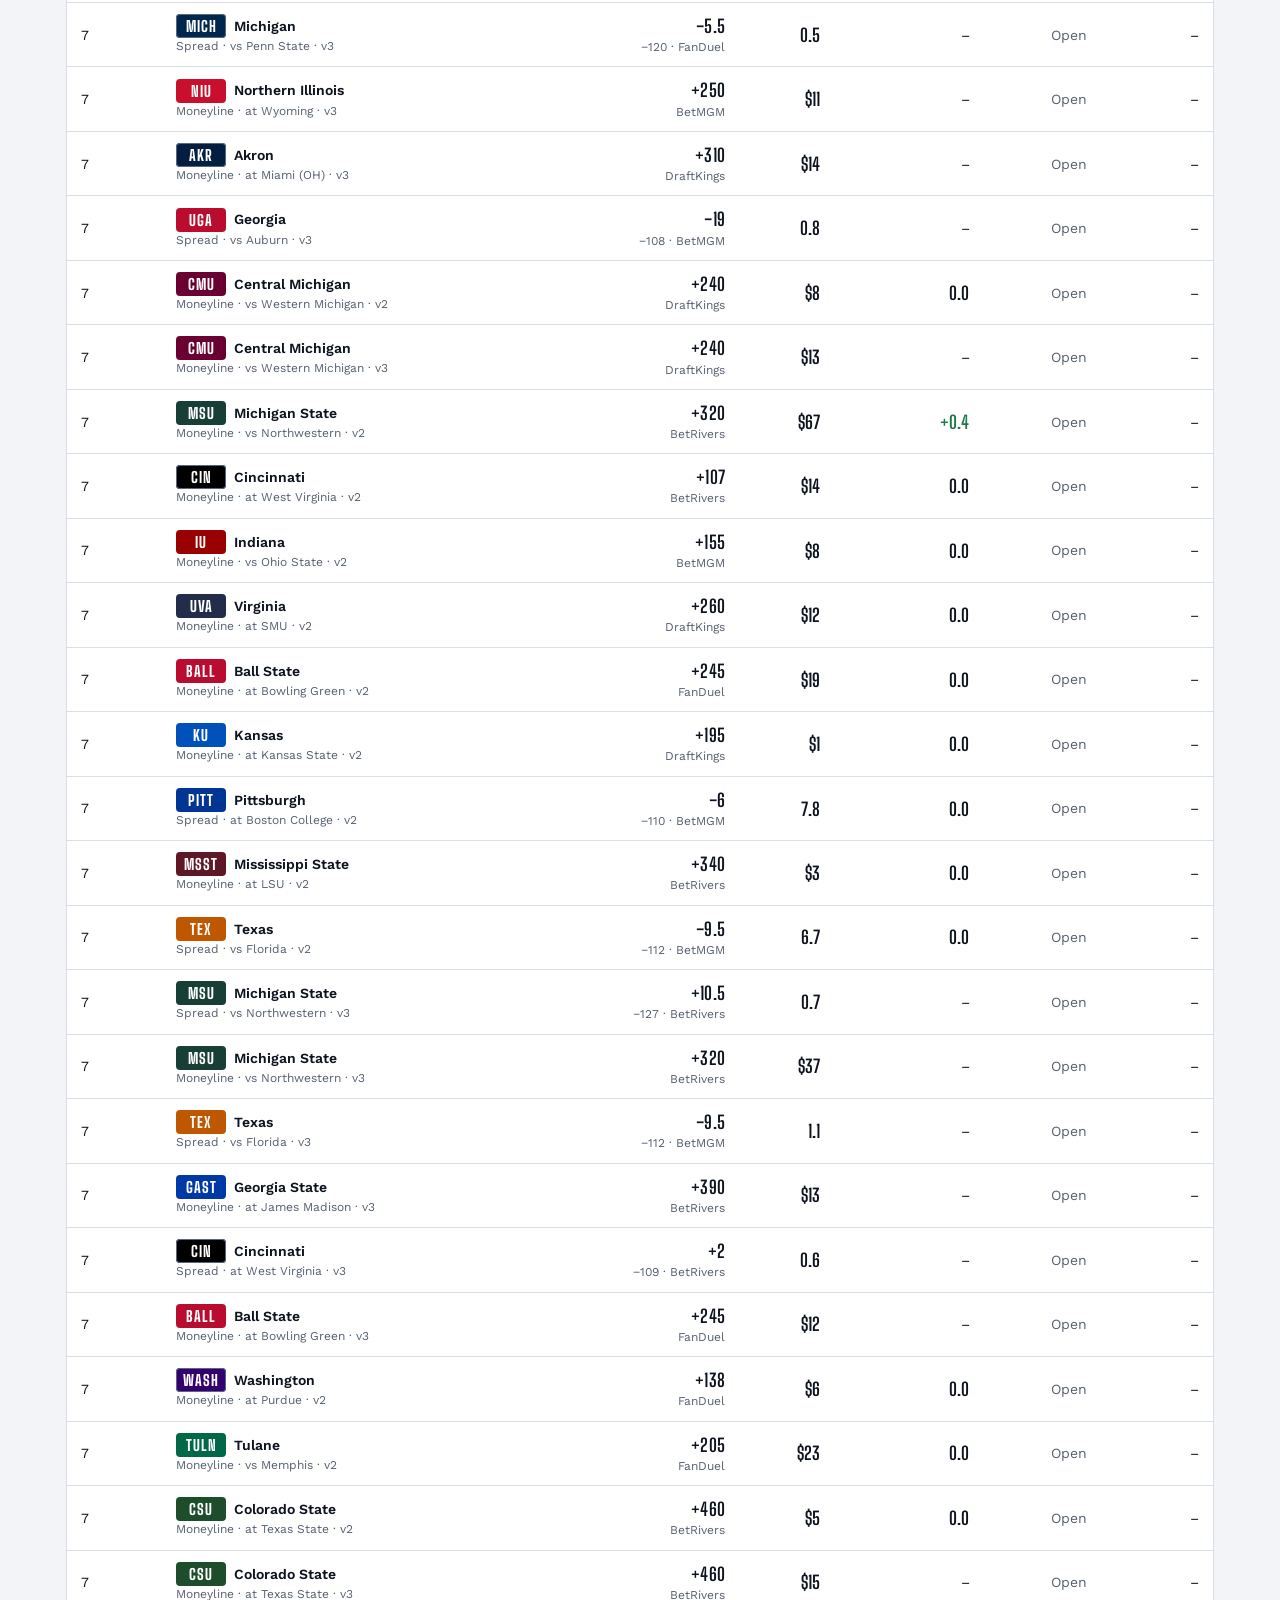
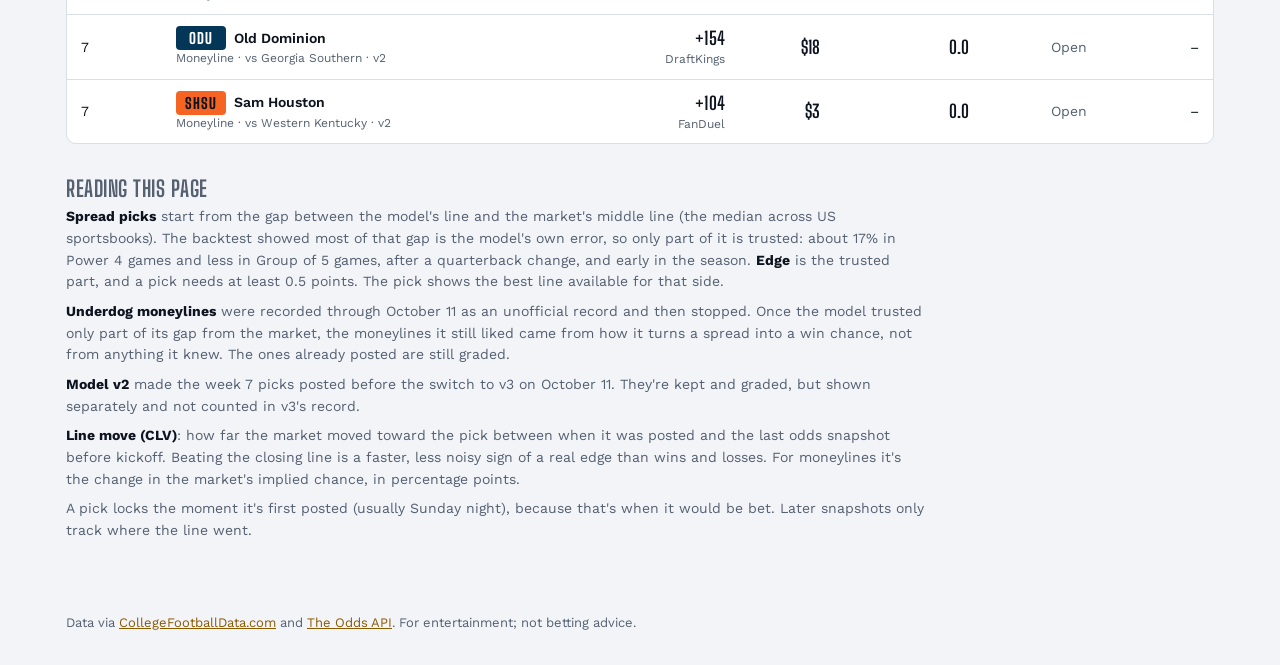
==== commit 0483aed9: "feat(picks): stop recording moneyline picks With trusted margins, the moneylines that still cleared " ====
--- a/index.html
+++ b/index.html
@@ -34,7 +34,7 @@
     <section class="notes">
       <h3>Reading this page</h3>
       <p><strong>Spread picks</strong> start from the gap between the model's line and the market's middle line (the median across US sportsbooks). The backtest showed most of that gap is the model's own error, so only part of it is trusted: about 17% in Power 4 games and less in Group of 5 games, after a quarterback change, and early in the season. <strong>Edge</strong> is the trusted part, and a pick needs at least <span id="x-note">0.5</span> points. The pick shows the best line available for that side.</p>
-      <p><strong>Underdog moneylines</strong> are picks where the underdog's chance to win, from the same trusted line, beats what the price implies by enough to expect at least $10 profit per $100 bet, up to +600. They're an unofficial record.</p>
+      <p><strong>Underdog moneylines</strong> were recorded through October 11 as an unofficial record and then stopped. Once the model trusted only part of its gap from the market, the moneylines it still liked came from how it turns a spread into a win chance, not from anything it knew. The ones already posted are still graded.</p>
       <p><strong>Model v2</strong> made the week 7 picks posted before the switch to v3 on October 11. They're kept and graded, but shown separately and not counted in v3's record.</p>
       <p><strong>Line move (CLV)</strong>: how far the market moved toward the pick between when it was posted and the last odds snapshot before kickoff. Beating the closing line is a faster, less noisy sign of a real edge than wins and losses. For moneylines it's the change in the market's implied chance, in percentage points.</p>
       <p>A pick locks the moment it's first posted (usually Sunday night), because that's when it would be bet. Later snapshots only track where the line went.</p>
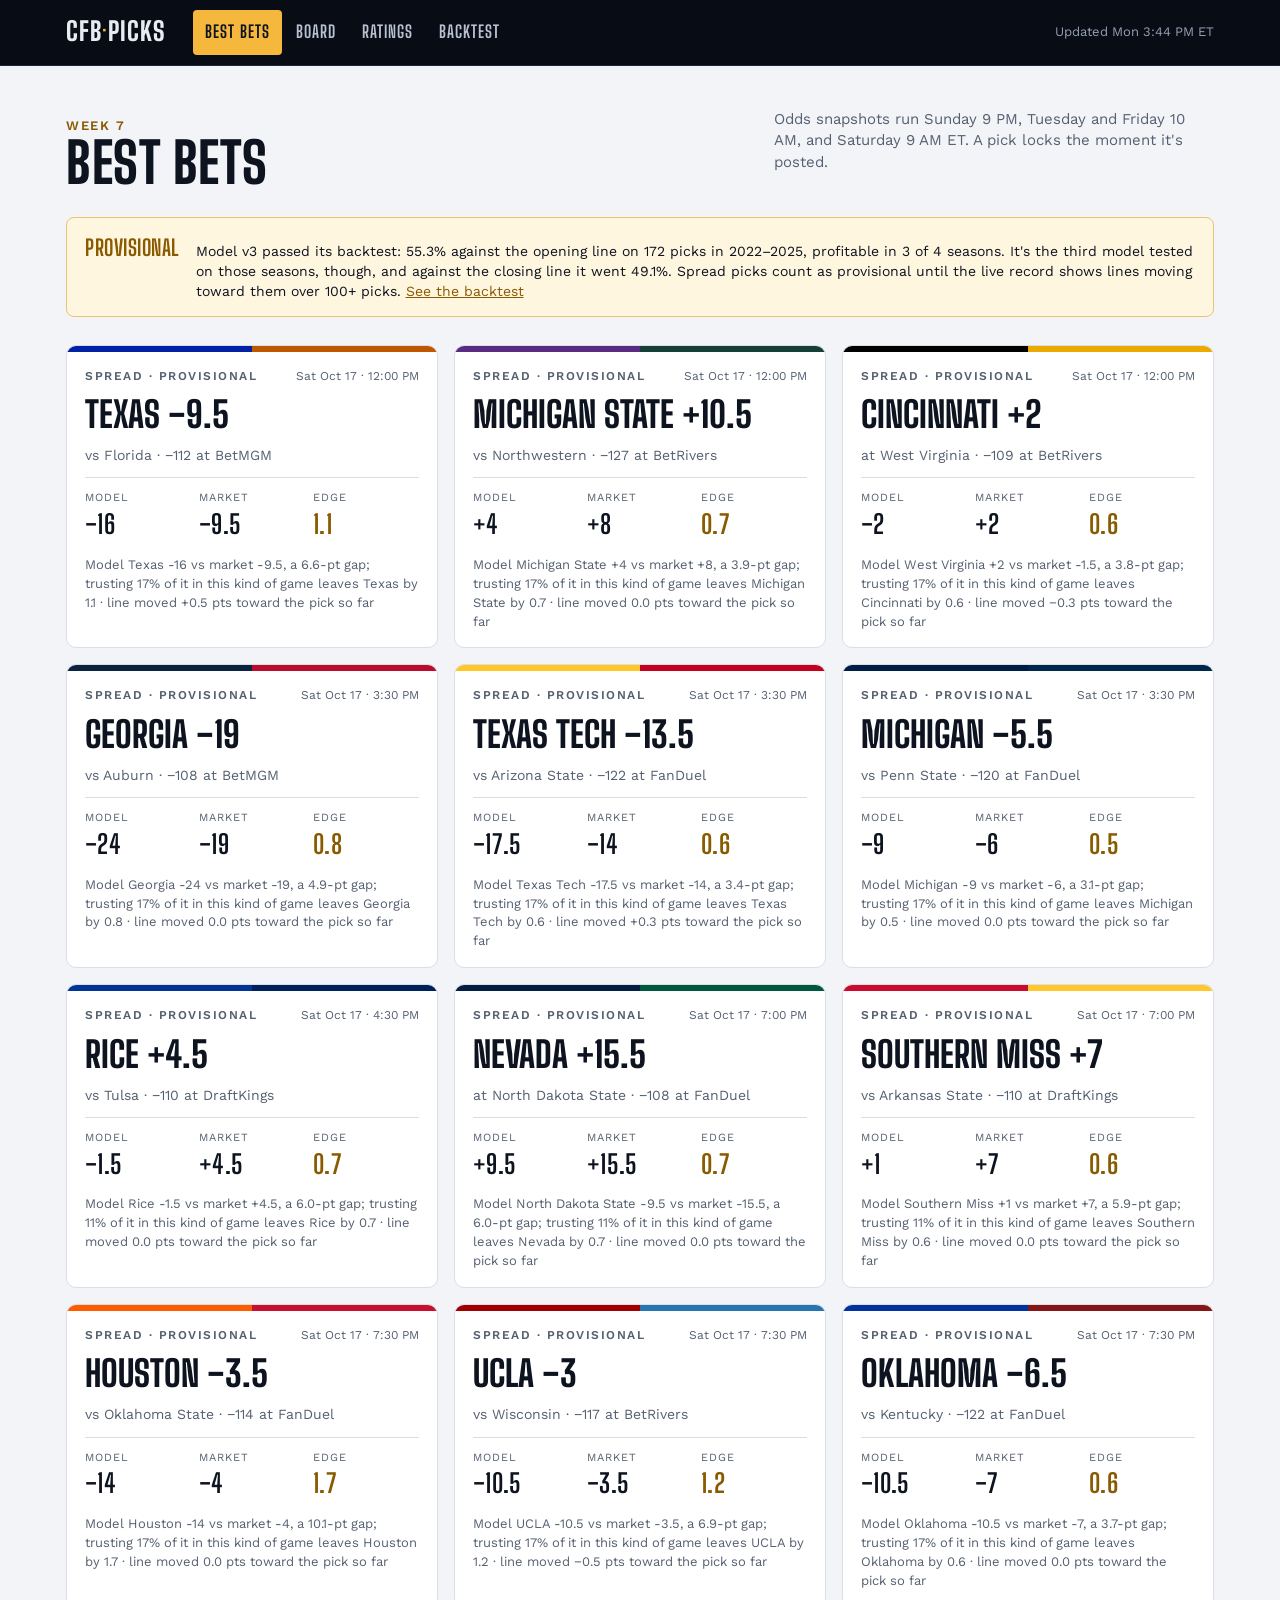
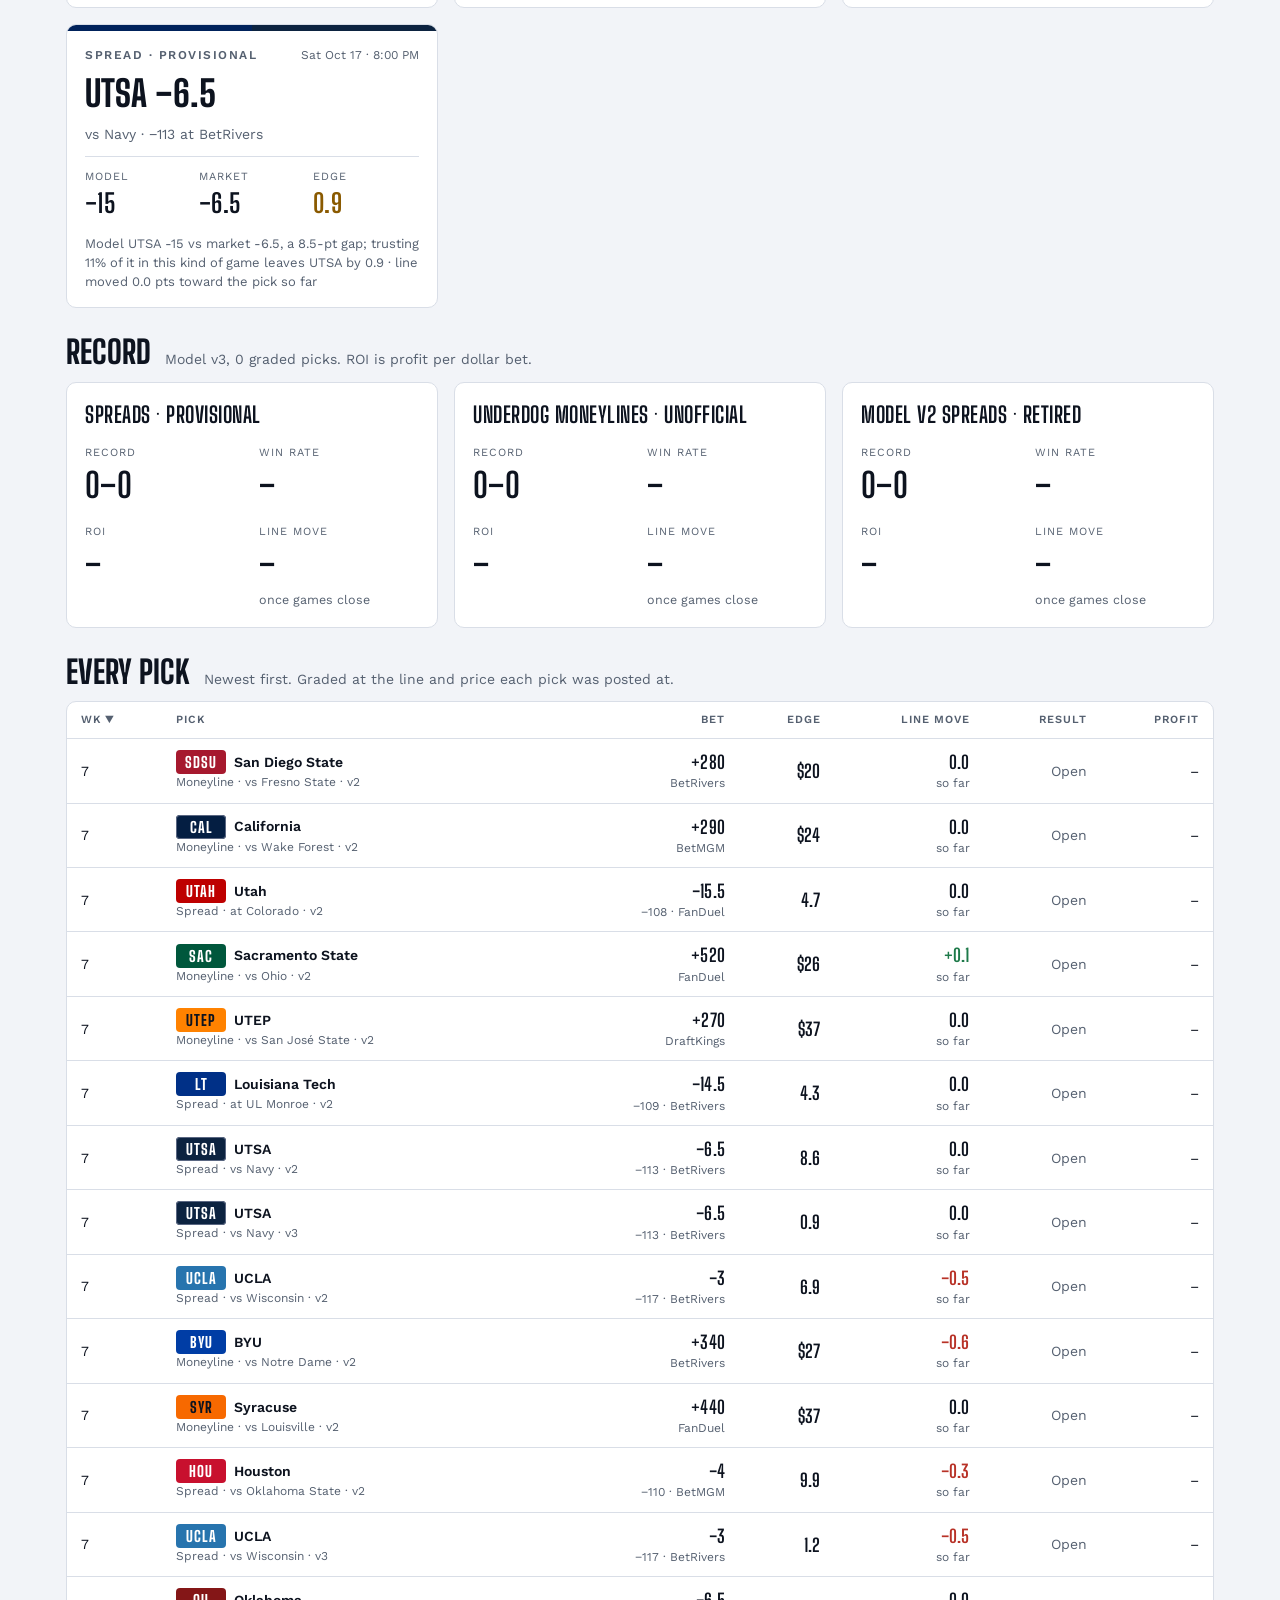
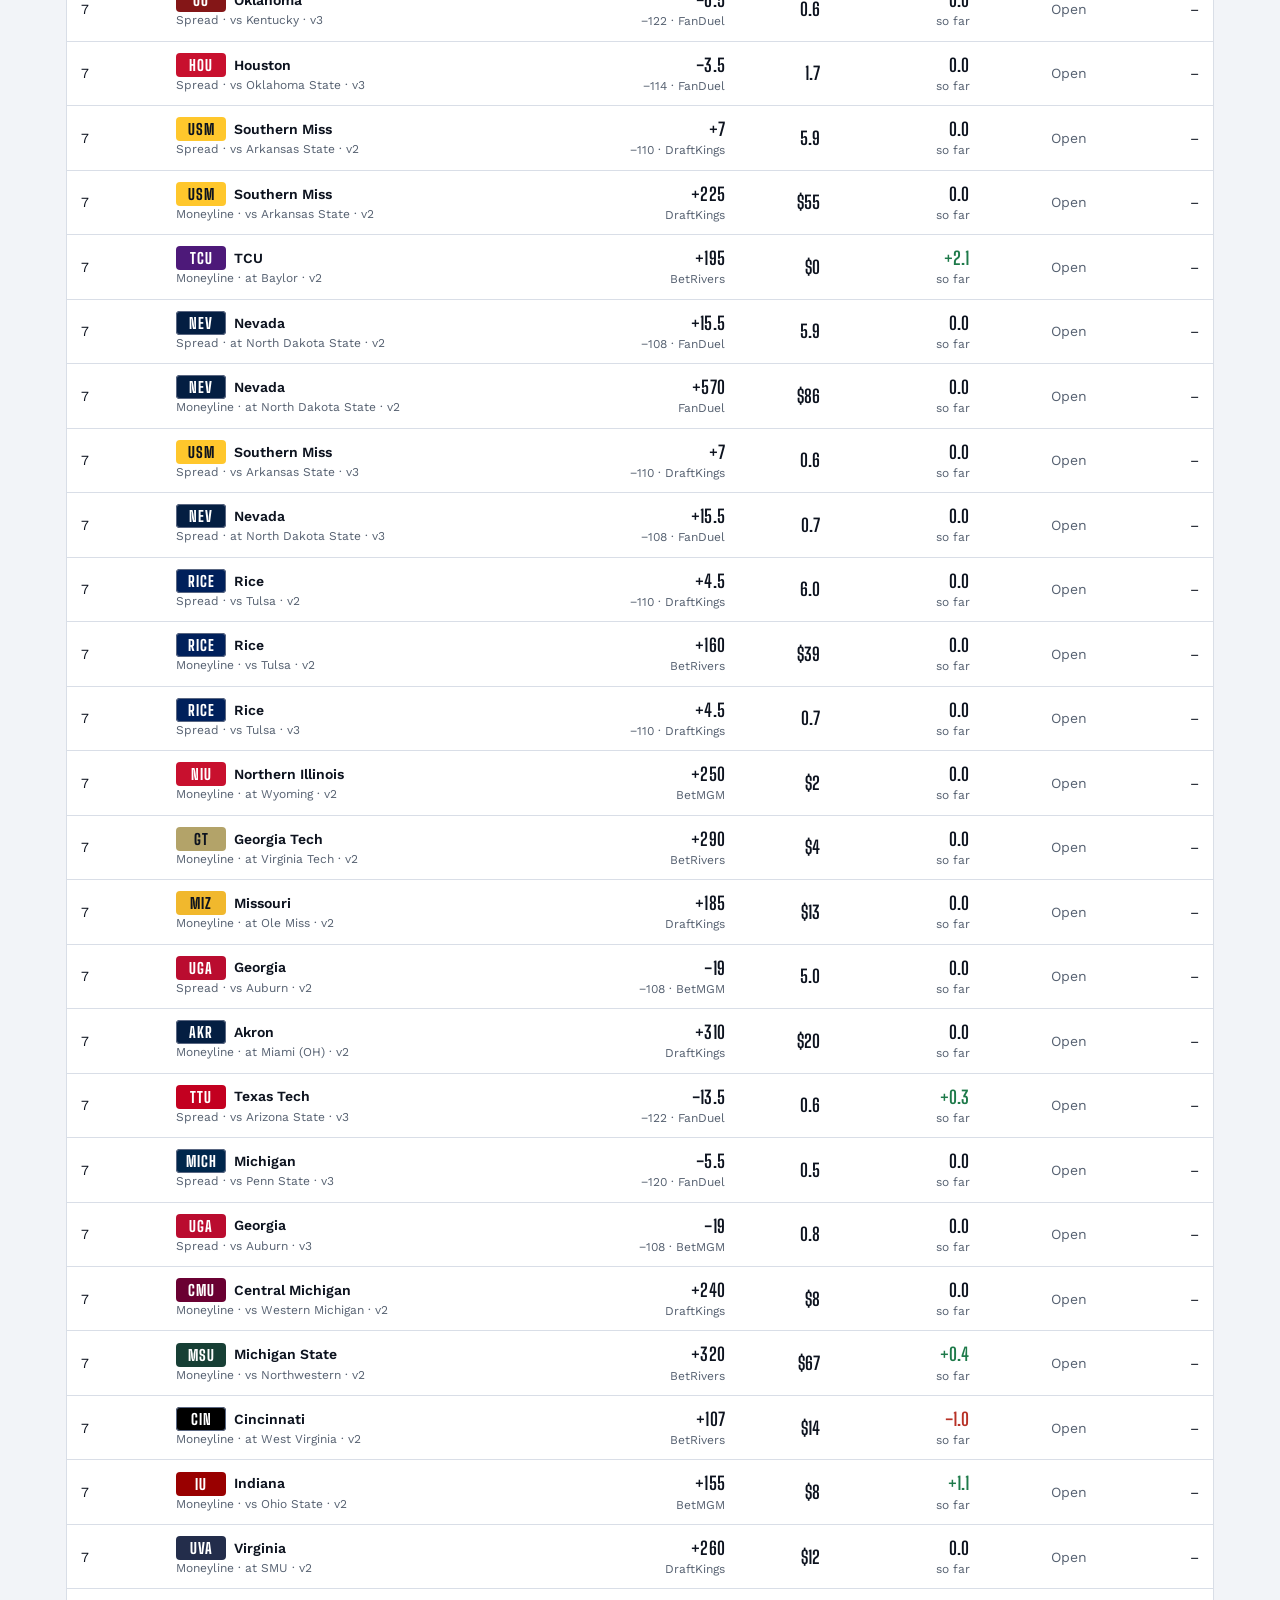
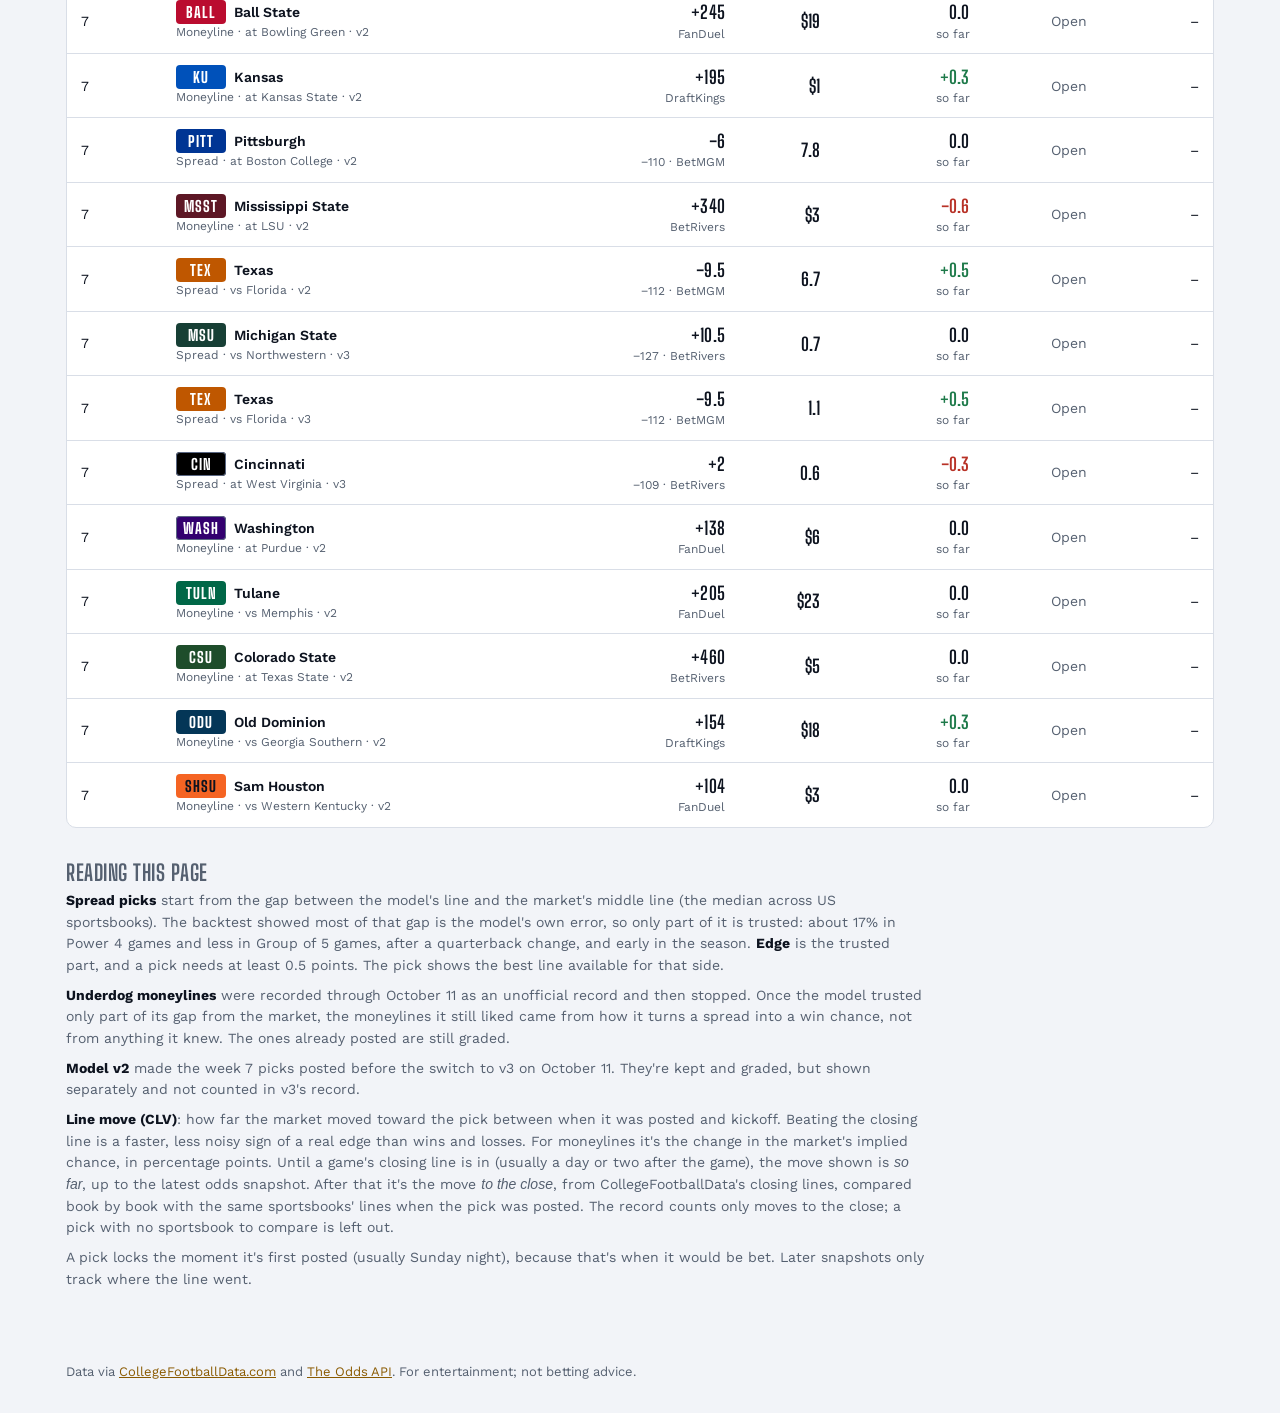
==== commit acb0ed13: "feat(picks): measure line move to cfbd's closing line Live CLV used the last odds snapshot as the cl" ====
--- a/index.html
+++ b/index.html
@@ -36,13 +36,13 @@
       <p><strong>Spread picks</strong> start from the gap between the model's line and the market's middle line (the median across US sportsbooks). The backtest showed most of that gap is the model's own error, so only part of it is trusted: about 17% in Power 4 games and less in Group of 5 games, after a quarterback change, and early in the season. <strong>Edge</strong> is the trusted part, and a pick needs at least <span id="x-note">0.5</span> points. The pick shows the best line available for that side.</p>
       <p><strong>Underdog moneylines</strong> were recorded through October 11 as an unofficial record and then stopped. Once the model trusted only part of its gap from the market, the moneylines it still liked came from how it turns a spread into a win chance, not from anything it knew. The ones already posted are still graded.</p>
       <p><strong>Model v2</strong> made the week 7 picks posted before the switch to v3 on October 11. They're kept and graded, but shown separately and not counted in v3's record.</p>
-      <p><strong>Line move (CLV)</strong>: how far the market moved toward the pick between when it was posted and the last odds snapshot before kickoff. Beating the closing line is a faster, less noisy sign of a real edge than wins and losses. For moneylines it's the change in the market's implied chance, in percentage points.</p>
+      <p><strong>Line move (CLV)</strong>: how far the market moved toward the pick between when it was posted and kickoff. Beating the closing line is a faster, less noisy sign of a real edge than wins and losses. For moneylines it's the change in the market's implied chance, in percentage points. Until a game's closing line is in (usually a day or two after the game), the move shown is <em>so far</em>, up to the latest odds snapshot. After that it's the move <em>to the close</em>, from CollegeFootballData's closing lines, compared book by book with the same sportsbooks' lines when the pick was posted. The record counts only moves to the close; a pick with no sportsbook to compare is left out.</p>
       <p>A pick locks the moment it's first posted (usually Sunday night), because that's when it would be bet. Later snapshots only track where the line went.</p>
     </section>
   </main>
   <footer class="wrap">Data via <a href="https://collegefootballdata.com">CollegeFootballData.com</a> and <a href="https://the-odds-api.com">The Odds API</a>. For entertainment; not betting advice.</footer>
 
-  <script src="common.js?v=e134931e"></script>
+  <script src="common.js?v=40cc480b"></script>
   <script>
     document.body.insertAdjacentHTML("afterbegin", header("index.html"));
 
@@ -51,7 +51,8 @@
       const bar = `<div class="bar"><span style="background:${esc(away.color || "#5a6782")}"></span><span style="background:${esc(home.color || "#5a6782")}"></span></div>`;
       const opp = p.side === "home" ? `vs ${esc(p.away)}` : `at ${esc(p.home)}`;
       const result = p.result ? `<span class="result ${p.result}">${{ W: "Win", L: "Loss", P: "Push", V: "Void" }[p.result]}</span>` : "";
-      const clv = pickClv(p);
+      const { move: clv, toClose } = pickMove(p);
+      const by = toClose ? "by the close" : "so far";
       if (p.cat === "spread") {
         return `<article class="card pick">${bar}<div class="body">
           <div class="top"><span class="cat">Spread · ${esc(pickStatus(p))}</span><span>${esc(kickoff(p.kickoff))}</span></div>
@@ -62,7 +63,7 @@
             <div class="stat"><div class="label">Market</div><div class="value num">${lineText(p.side === "home" ? p.marketLine : -p.marketLine)}</div></div>
             <div class="stat"><div class="label">Edge</div><div class="value num" style="color:var(--accent-text)">${p.edge.toFixed(1)}</div></div>
           </div>
-          <div class="why">${esc(p.why)}${clv != null ? ` · line moved ${signed(clv)} pts toward the pick` : ""}</div>
+          <div class="why">${esc(p.why)}${clv != null ? ` · line moved ${signed(clv)} pts toward the pick ${by}` : ""}</div>
         </div></article>`;
       }
       return `<article class="card pick">${bar}<div class="body">
@@ -74,7 +75,7 @@
           <div class="stat"><div class="label">Price implies</div><div class="value num">${pct(implied(p.price))}</div></div>
           <div class="stat"><div class="label">Exp. profit</div><div class="value num" style="color:var(--accent-text)">$${p.ev.toFixed(0)}</div></div>
         </div>
-        <div class="why">Expected profit is per $100 bet, if the model's chance is right.${clv != null ? ` Market moved ${signed(clv)} pts toward the pick.` : ""}</div>
+        <div class="why">Expected profit is per $100 bet, if the model's chance is right.${clv != null ? ` Market moved ${signed(clv)} pts toward the pick ${by}.` : ""}</div>
       </div></article>`;
     }
 
@@ -85,7 +86,7 @@
         <div class="stat"><div class="label">Record</div>${v(`${r.w}–${r.l}${r.push ? `–${r.push}` : ""}`)}</div>
         <div class="stat"><div class="label">Win rate</div>${v(pct(r.winPct, 1))}</div>
         <div class="stat"><div class="label">ROI</div>${v(r.roi == null ? "–" : signed(100 * r.roi) + "%")}</div>
-        <div class="stat"><div class="label">Line move</div>${v(r.clv == null ? "–" : signed(r.clv, 2))}<small class="muted">${r.clvCount ? `${unit}, ${r.clvCount} pick${r.clvCount === 1 ? "" : "s"}` : ""}</small></div>
+        <div class="stat"><div class="label">Line move</div>${v(r.clv == null ? "–" : signed(r.clv, 2))}<small class="muted">${r.clvCount ? `${unit} to the close, ${r.clvCount} pick${r.clvCount === 1 ? "" : "s"}` : "once games close"}</small></div>
       </div></div>`;
     }
 
@@ -129,7 +130,7 @@
       document.getElementById("record-note").textContent = `Model ${m.version}, ${all.filter((p) => p.result).length} graded picks. ROI is profit per dollar bet.`;
 
       // Every pick.
-      const rows = [...everyPick].sort((a, b) => b.kickoff.localeCompare(a.kickoff)).map((p) => ({ ...p, clv: pickClv(p) }));
+      const rows = [...everyPick].sort((a, b) => b.kickoff.localeCompare(a.kickoff)).map((p) => { const m = pickMove(p); return { ...p, clv: m.move, toClose: m.toClose }; });
       const hist = document.getElementById("history");
       if (!rows.length) { hist.innerHTML = `<div class="empty">No picks recorded yet.</div>`; return; }
       renderTable(hist, [
@@ -137,7 +138,7 @@
         { key: "pick", label: "Pick", html: (p) => `${teamLink(p.team, data, { strong: true })}<small>${p.cat === "spread" ? "Spread" : "Moneyline"} · ${p.side === "home" ? "vs " + esc(p.away) : "at " + esc(p.home)} · ${esc(pickModel(p))}</small>` },
         { key: "bet", label: "Bet", right: true, html: (p) => `<span class="num">${p.cat === "spread" ? lineText(p.line) : priceText(p.price)}</span><small>${p.cat === "spread" ? priceText(p.price) + " · " : ""}${esc(bookName(p.book))}</small>` },
         { key: "edge", label: "Edge", right: true, html: (p) => p.cat === "spread" ? `<span class="num">${p.edge.toFixed(1)}</span>` : `<span class="num">$${p.ev.toFixed(0)}</span>`, sort: (p) => p.edge ?? p.ev / 10 },
-        { key: "clv", label: "Line move", right: true, html: (p) => p.clv == null ? "–" : `<span class="num ${p.clv > 0 ? "pos" : p.clv < 0 ? "neg" : ""}">${signed(p.clv)}</span>`, sort: (p) => p.clv },
+        { key: "clv", label: "Line move", right: true, html: (p) => p.clv == null ? "–" : `<span class="num ${p.clv > 0 ? "pos" : p.clv < 0 ? "neg" : ""}">${signed(p.clv)}</span><small>${p.toClose ? "to close" : "so far"}</small>`, sort: (p) => p.clv },
         { key: "result", label: "Result", right: true, html: (p) => p.result ? `<span class="result ${p.result}">${p.result}</span><small>${esc(p.score ?? "")}</small>` : `<span class="muted">Open</span>` },
         { key: "profit", label: "Profit", right: true, html: (p) => p.profit == null ? "–" : `<span class="num ${p.profit > 0 ? "pos" : p.profit < 0 ? "neg" : ""}">${p.profit > 0 ? "+" : p.profit < 0 ? MINUS : ""}$${Math.abs(p.profit).toFixed(0)}</span>`, sort: (p) => p.profit },
       ], rows, { sortKey: "week", sortDir: "desc" });
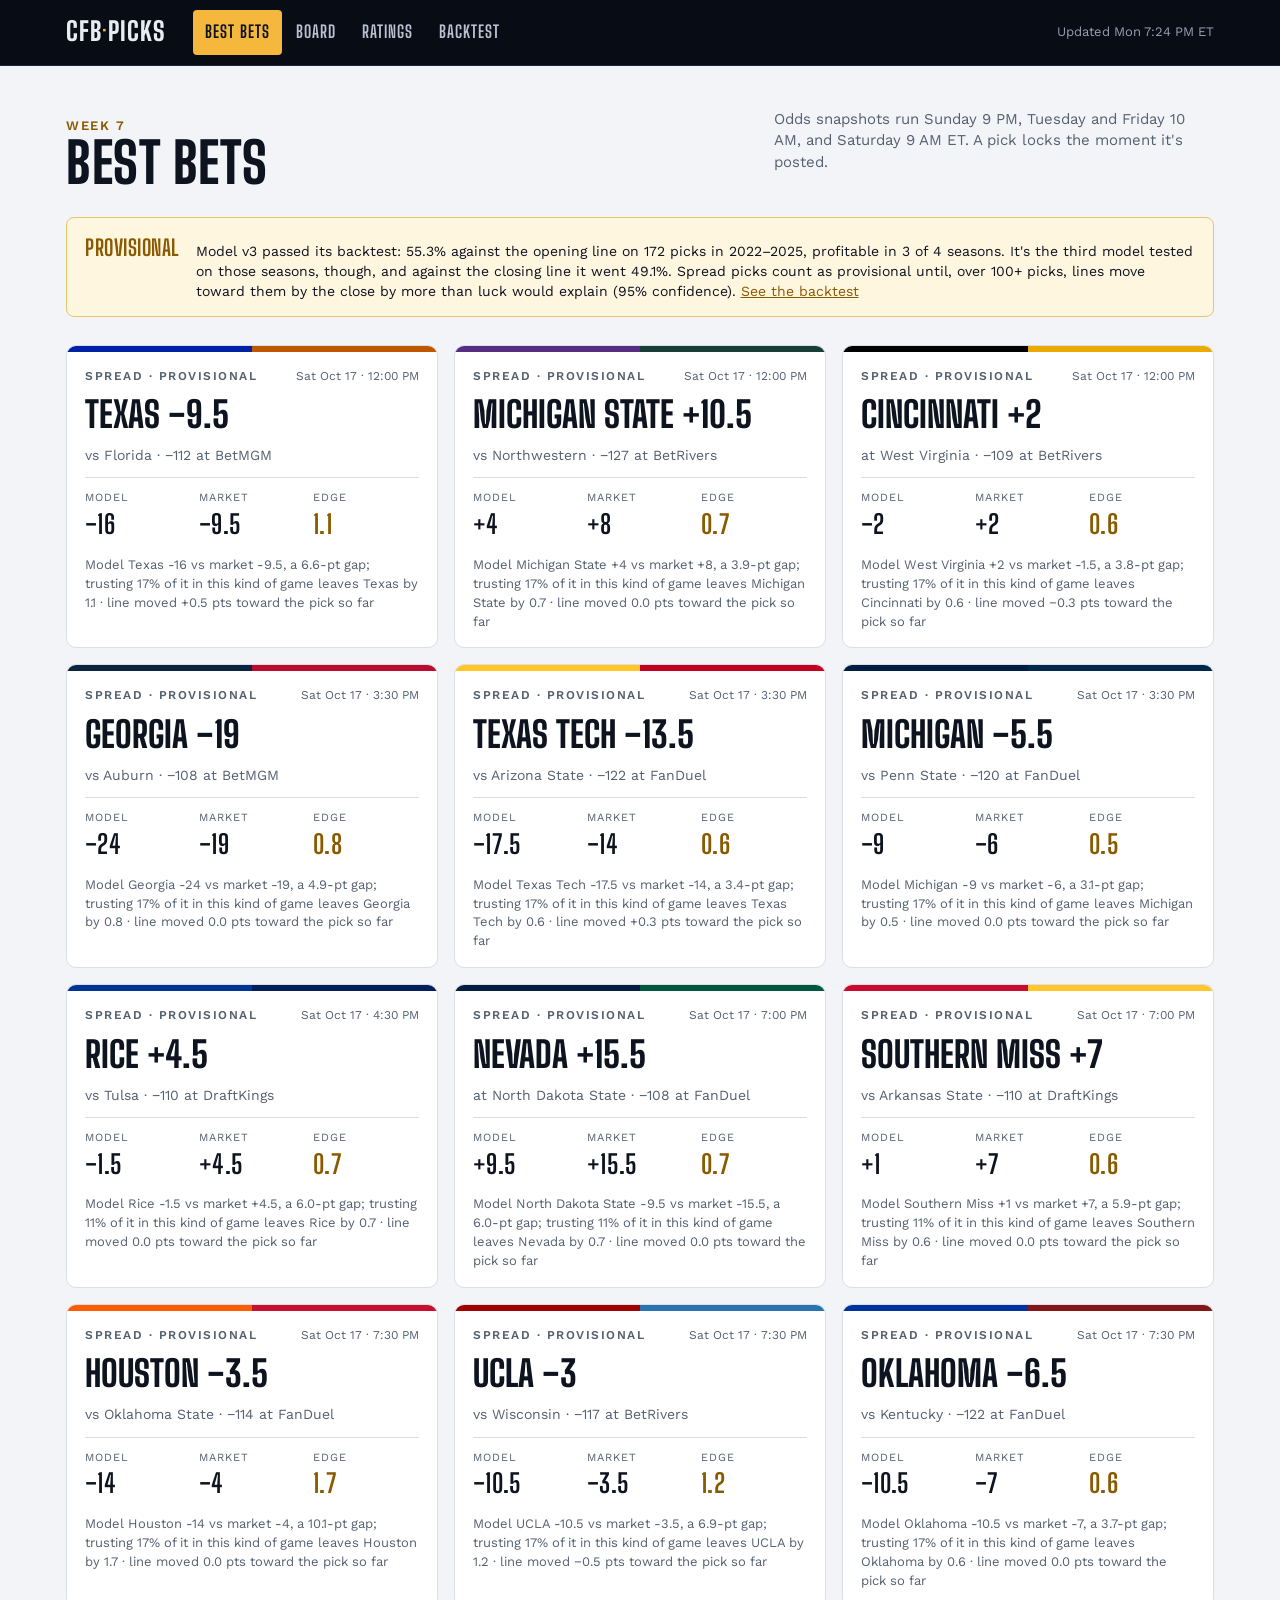
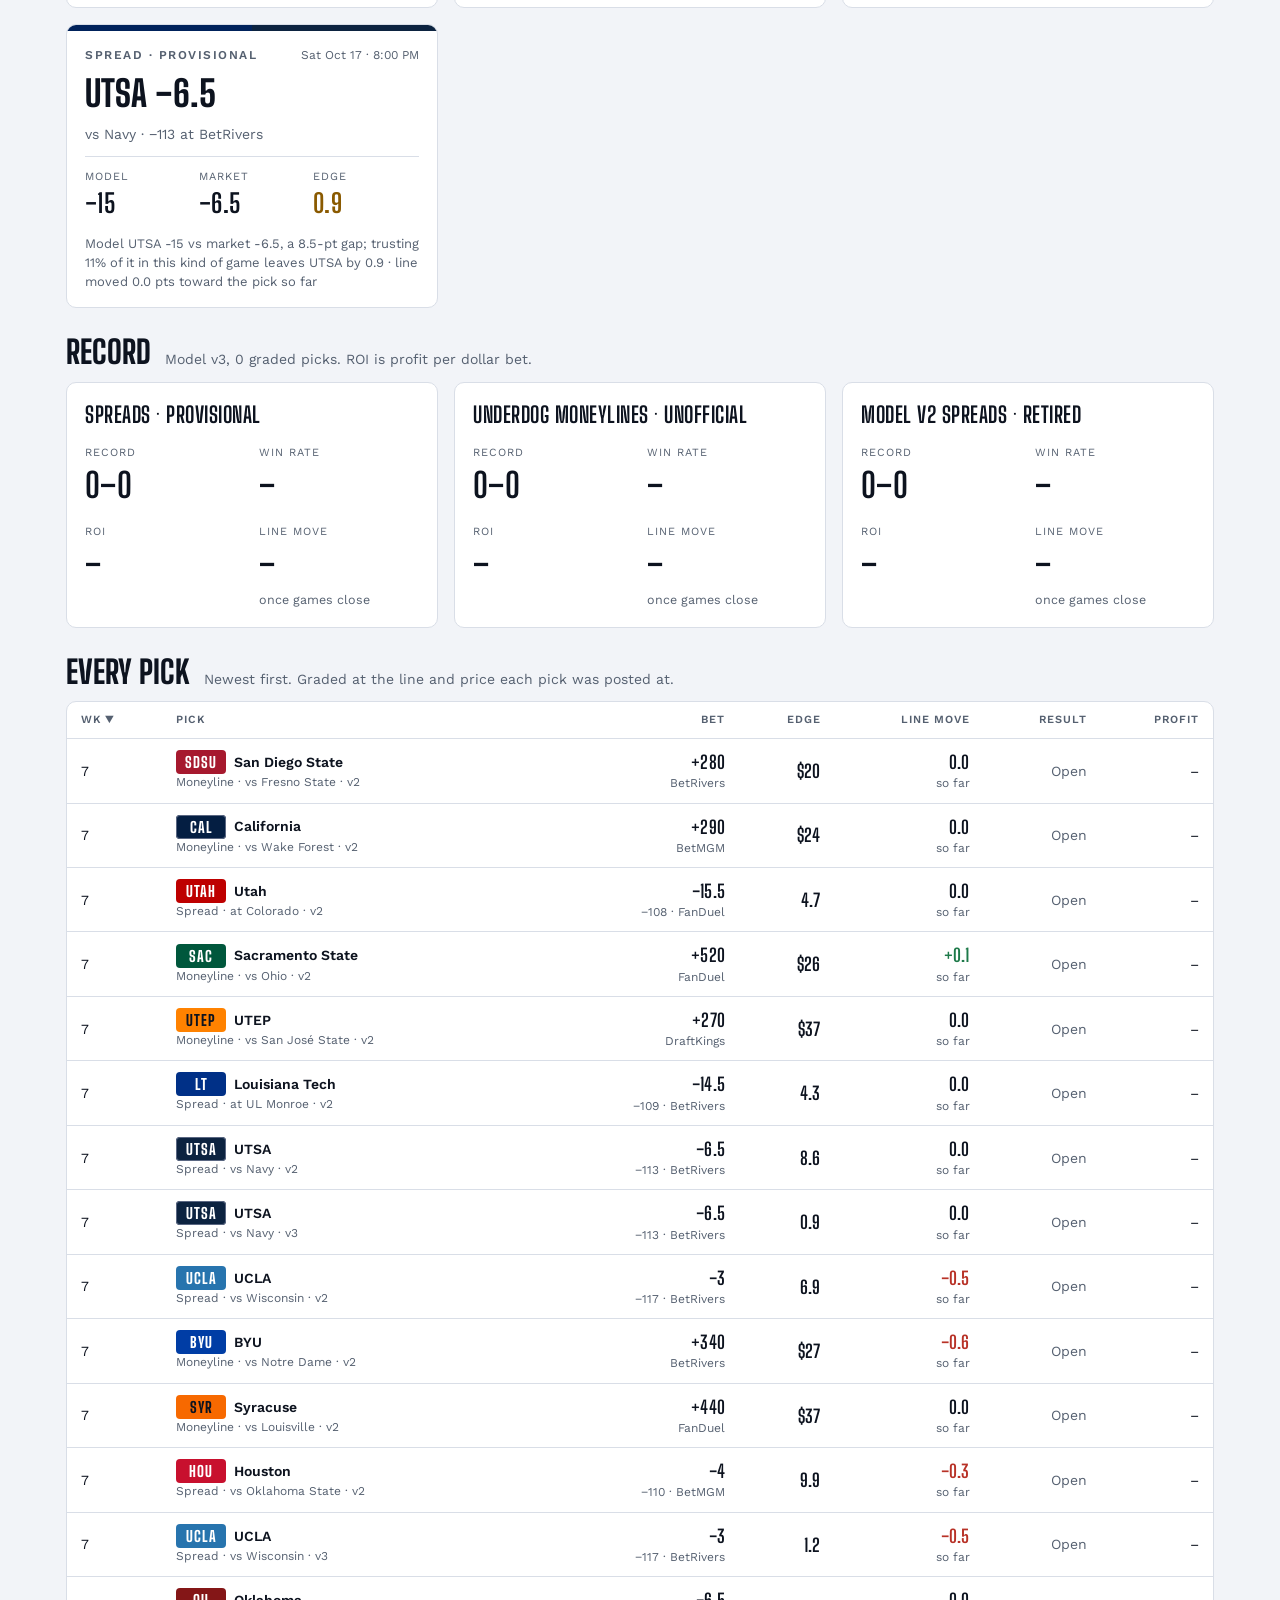
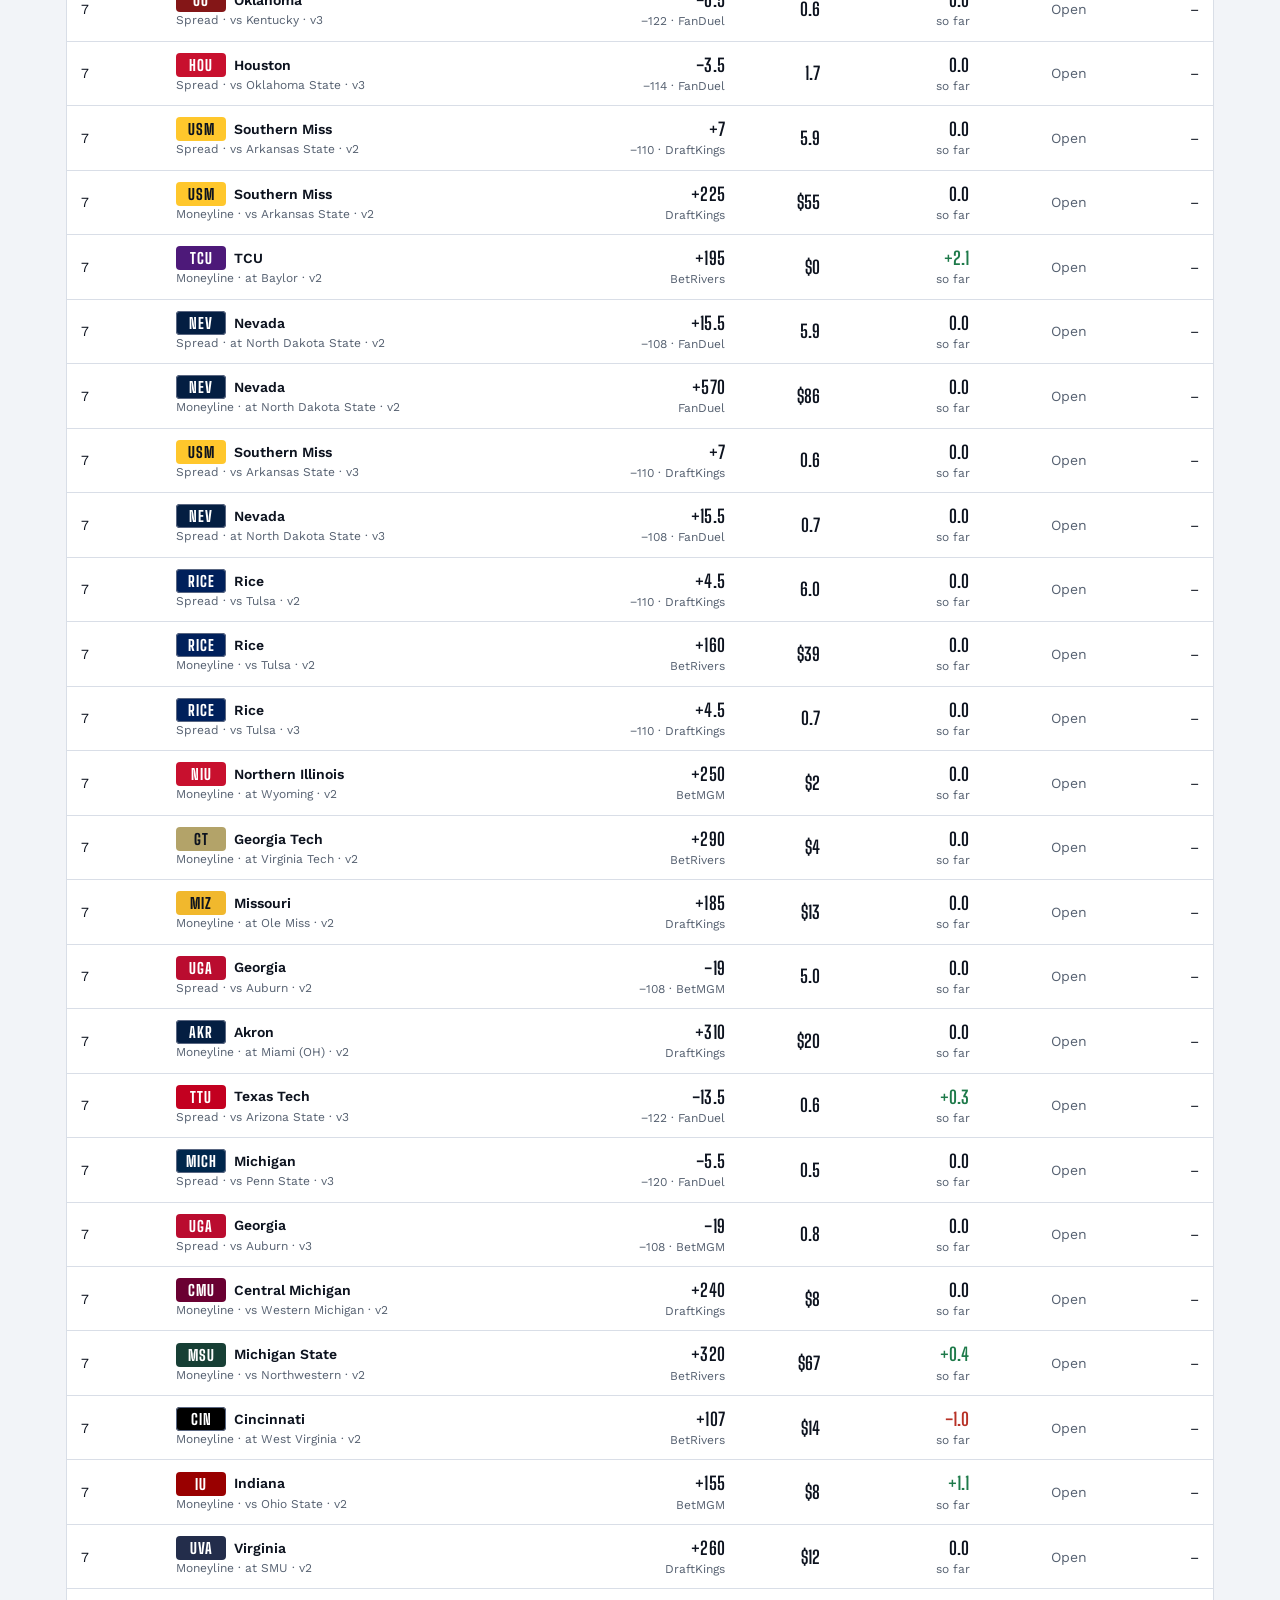
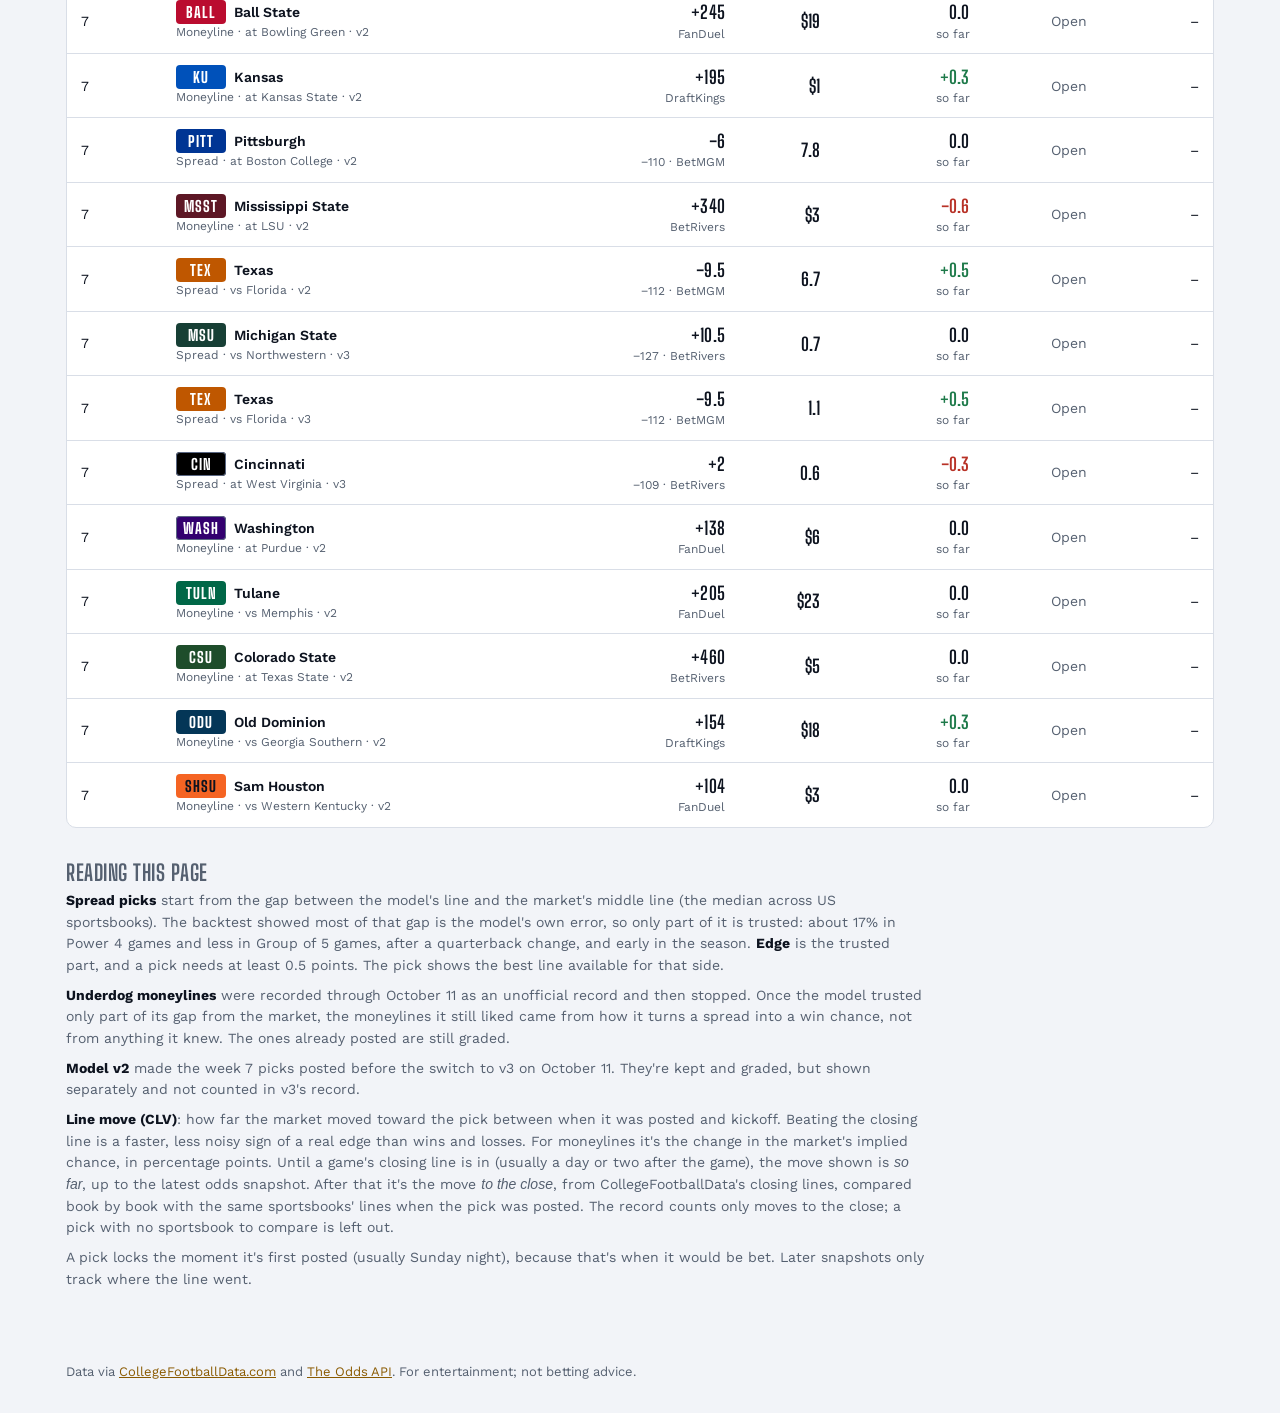
==== commit 137751ad: "feat(picks): require 95% confidence for official status "Sum of CLV > 0 over 100 picks" passes any p" ====
--- a/index.html
+++ b/index.html
@@ -4,7 +4,7 @@
   <meta charset="utf-8">
   <meta name="viewport" content="width=device-width, initial-scale=1">
   <title>CFB Picks: Best Bets</title>
-  <meta name="description" content="College football spread and underdog moneyline picks from a team-rating model, with an honest track record.">
+  <meta name="description" content="College football spread picks from a team-rating model, with an honest track record.">
   <link rel="preconnect" href="https://fonts.googleapis.com">
   <link rel="preconnect" href="https://fonts.gstatic.com" crossorigin>
   <link rel="stylesheet" href="https://fonts.googleapis.com/css2?family=Big+Shoulders+Display:wght@600;700;800&family=Work+Sans:wght@400;500;600&display=swap">
@@ -101,13 +101,15 @@
       const everyPick = allPicks(picks);
       const all = everyPick.filter((p) => pickModel(p) === m.version);
       const older = everyPick.filter((p) => pickModel(p) !== m.version);
-      const spreadStatus = all.find((p) => p.cat === "spread")?.status ?? (backtest?.goLive?.pass ? "provisional" : "unofficial");
+      // Each pick keeps the status it was posted with, so the record's status is the newest pick's.
+      const newestSpread = all.filter((p) => p.cat === "spread").sort((a, b) => b.takenAt.localeCompare(a.takenAt))[0];
+      const spreadStatus = newestSpread?.status ?? (backtest?.goLive?.pass ? "provisional" : "unofficial");
       if (backtest && spreadStatus !== "official") {
         const t = backtest.total;
         const b = document.getElementById("banner");
         b.hidden = false;
         b.innerHTML = backtest.goLive.pass
-          ? `<h3>Provisional</h3><p>Model v3 passed its backtest: ${pct(t.ats, 1)} against the opening line on ${t.picks} picks in 2022–2025, profitable in ${backtest.profitableSeasons} of ${backtest.folds.length} seasons. It's the third model tested on those seasons, though, and against the closing line it went ${pct(t.atsClose, 1)}. Spread picks count as provisional until the live record shows lines moving toward them over 100+ picks. <a href="backtest.html">See the backtest</a></p>`
+          ? `<h3>Provisional</h3><p>Model v3 passed its backtest: ${pct(t.ats, 1)} against the opening line on ${t.picks} picks in 2022–2025, profitable in ${backtest.profitableSeasons} of ${backtest.folds.length} seasons. It's the third model tested on those seasons, though, and against the closing line it went ${pct(t.atsClose, 1)}. Spread picks count as provisional until, over 100+ picks, lines move toward them by the close by more than luck would explain (95% confidence). <a href="backtest.html">See the backtest</a></p>`
           : `<h3>No proven edge yet</h3><p>The model missed its backtest bar: ${pct(t.ats, 1)} against the spread for 2022–2025, profitable in ${backtest.profitableSeasons} of ${backtest.folds.length} seasons (it needed 3). These picks are an unofficial record that tests one idea, betting Sunday night before the line moves. <a href="backtest.html">See the backtest</a></p>`;
       }
 
